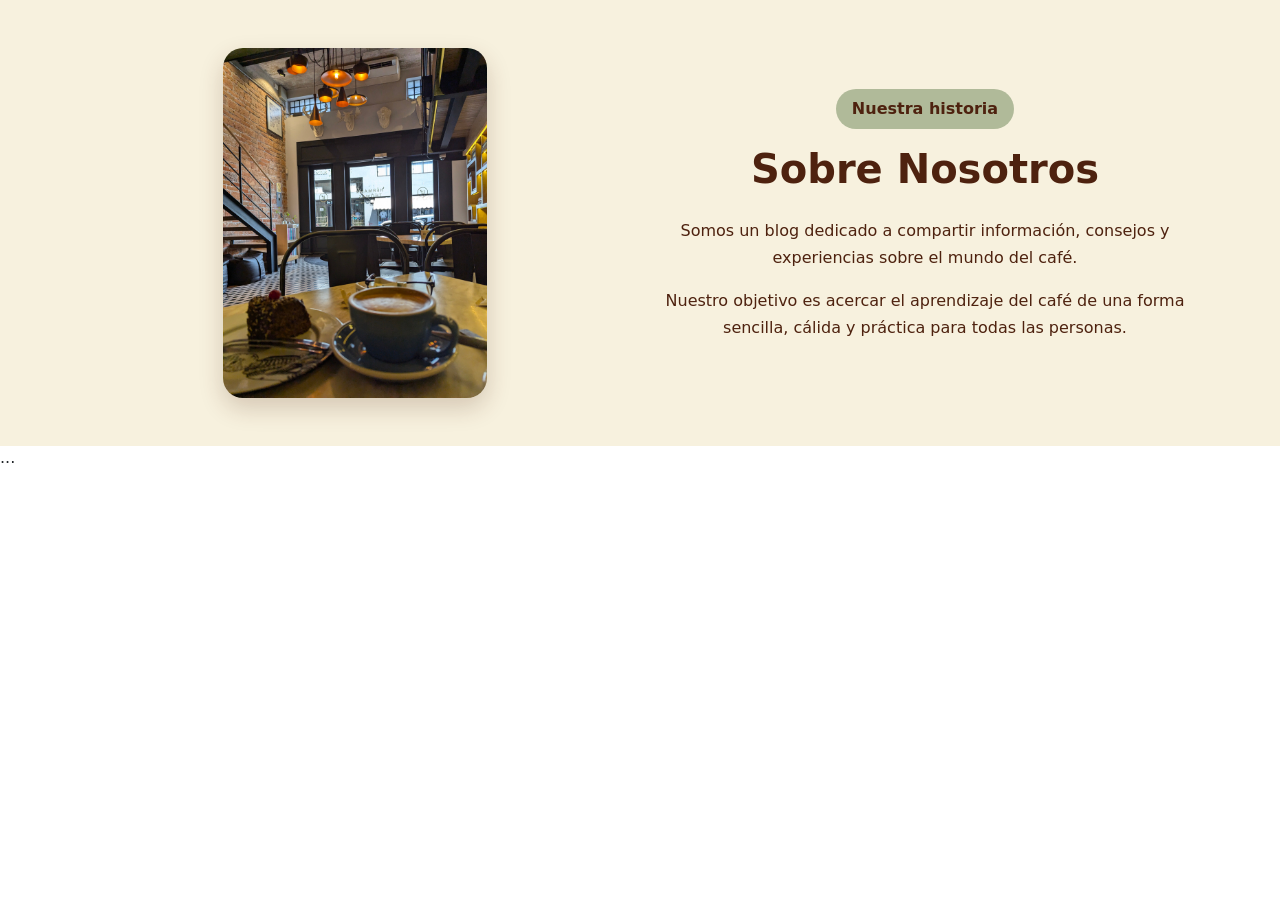
==== about.html @ 132bd9e4 "cambios de estilos en about" ====
<!DOCTYPE html>
<html lang="en">

<head>
  <meta charset="UTF-8">
  <meta name="viewport" content="width=device-width, initial-scale=1.0">
  <title>About</title>
  <!-- Tarea 1: Instalar bootstrap con un enlace CDN (CSS) -->
  <!-- Esto enlaza la hoja de estilos de Bootstrap a nuestra página para usar sus clases -->
  <link href="https://cdn.jsdelivr.net/npm/bootstrap@5.3.2/dist/css/bootstrap.min.css" rel="stylesheet">
  <link href="about.css" rel="stylesheet" type="text/css" />
</head>

<body>
<!-- PERSONA 1: ABOUT PRINCIPAL -->
<!-- PERSONA 1: ABOUT PRINCIPAL -->
<section class="about py-5">
  <div class="container">
    <div class="row align-items-center g-4">

      <div class="col-md-6 text-center">
        <img 
          src="img/cafe.jpg" 
          alt="Taza de café sobre una mesa" 
          class="img-fluid about__imagen"
        >
      </div>

      <div class="col-md-6 text-center about__contenido">
        <span class="about__etiqueta">Nuestra historia</span>

        <h1 class="mt-3 mb-4">Sobre Nosotros</h1>

        <p>
          Somos un blog dedicado a compartir información, consejos y experiencias
          sobre el mundo del café.
        </p>

        <p>
          Nuestro objetivo es acercar el aprendizaje del café de una forma sencilla,
          cálida y práctica para todas las personas.
        </p>
      </div>

    </div>
  </div>
</section>

  <!-- PERSONA 2: MISIÓN, VISIÓN Y VALORES -->
  <section class="valores">
    ...
  </section>





    <!-- Tarea 1: Instalar bootstrap con un enlace CDN (JS) -->
  <!-- Este script es necesario para que funcionen los componentes interactivos como el menú -->
  <script src="https://cdn.jsdelivr.net/npm/bootstrap@5.3.2/dist/js/bootstrap.bundle.min.js"></script>
  <script src="script.js"></script>
</body>
---- about.css ----
:root {
    --crema: #F7F1DE;
    --verde-salvia: #B0BA99;
    --cafe-medio: #9D6638;
    --cafe-oscuro: #4E220F;
    --terracota: #C9824A;
}

.about {
    background-color: var(--crema);
}

.about__imagen {
    max-width: 400px;
    height: 350px;
    object-fit: cover;
    border-radius: 20px;
    box-shadow: 0 10px 25px rgba(78, 34, 15, 0.2);
}

.about__contenido {
    color: var(--cafe-oscuro);
}

.about__etiqueta {
    display: inline-block;
    background-color: var(--verde-salvia);
    color: var(--cafe-oscuro);
    padding: 8px 16px;
    border-radius: 20px;
    font-weight: bold;
}

.about__contenido h1 {
    color: var(--cafe-oscuro);
    font-weight: bold;
}

.about__contenido p {
    line-height: 1.7;
}
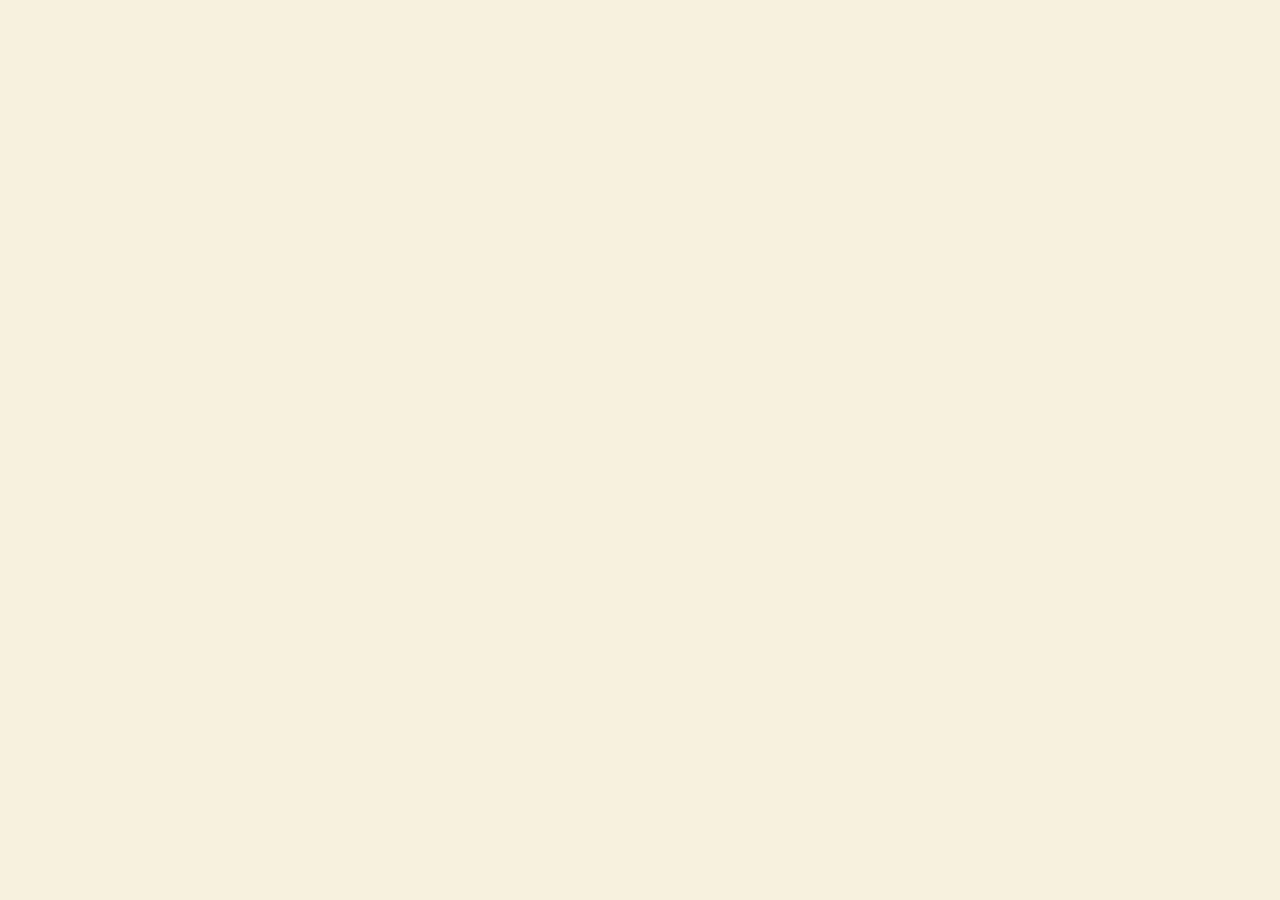
==== commit 1375cd65: "Subo actualización" ====
--- a/about.html
+++ b/about.html
@@ -4,58 +4,21 @@
 <head>
   <meta charset="UTF-8">
   <meta name="viewport" content="width=device-width, initial-scale=1.0">
-  <title>About</title>
-  <!-- Tarea 1: Instalar bootstrap con un enlace CDN (CSS) -->
+  <title>Document</title>
+    <!-- Tarea 1: Instalar bootstrap con un enlace CDN (CSS) -->
   <!-- Esto enlaza la hoja de estilos de Bootstrap a nuestra página para usar sus clases -->
   <link href="https://cdn.jsdelivr.net/npm/bootstrap@5.3.2/dist/css/bootstrap.min.css" rel="stylesheet">
-  <link href="about.css" rel="stylesheet" type="text/css" />
+  <link href="style.css" rel="stylesheet" type="text/css" />
 </head>
 
 <body>
-<!-- PERSONA 1: ABOUT PRINCIPAL -->
-<!-- PERSONA 1: ABOUT PRINCIPAL -->
-<section class="about py-5">
-  <div class="container">
-    <div class="row align-items-center g-4">
 
-      <div class="col-md-6 text-center">
-        <img 
-          src="img/cafe.jpg" 
-          alt="Taza de café sobre una mesa" 
-          class="img-fluid about__imagen"
-        >
-      </div>
-
-      <div class="col-md-6 text-center about__contenido">
-        <span class="about__etiqueta">Nuestra historia</span>
-
-        <h1 class="mt-3 mb-4">Sobre Nosotros</h1>
-
-        <p>
-          Somos un blog dedicado a compartir información, consejos y experiencias
-          sobre el mundo del café.
-        </p>
-
-        <p>
-          Nuestro objetivo es acercar el aprendizaje del café de una forma sencilla,
-          cálida y práctica para todas las personas.
-        </p>
-      </div>
-
-    </div>
-  </div>
-</section>
-
-  <!-- PERSONA 2: MISIÓN, VISIÓN Y VALORES -->
-  <section class="valores">
-    ...
-  </section>
+  
 
 
 
 
-
-    <!-- Tarea 1: Instalar bootstrap con un enlace CDN (JS) -->
+  <!-- Tarea 1: Instalar bootstrap con un enlace CDN (JS) -->
   <!-- Este script es necesario para que funcionen los componentes interactivos como el menú -->
   <script src="https://cdn.jsdelivr.net/npm/bootstrap@5.3.2/dist/js/bootstrap.bundle.min.js"></script>
   <script src="script.js"></script>
--- a/style.css
+++ b/style.css
@@ -0,0 +1,101 @@
+/*
+  AD-14 - Refactorización del Blog
+  Archivo de estilos personalizados.
+
+  Importante:
+  - Bootstrap ya resuelve gran parte del diseño.
+  - Usen este archivo solo para ajustes propios del proyecto.
+  - Mantengan una paleta de máximo 5 colores.
+*/
+@import url('https://fonts.googleapis.com/css2?family=Open+Sans:ital,wght@0,300..800;1,300..800&display=swap');
+@import url('https://fonts.googleapis.com/css2?family=PT+Sans:ital,wght@0,400;0,700;1,400;1,700&display=swap');
+
+:root {
+    /* Paleta Premium "Café" (5 colores) */
+    --bg-main: #F7F1DE;        /* Beige Claro */
+    --bg-surface: #fffaf0;     /* Crema */
+    --text-main: #2c1e16;      /* Espresso (Texto Oscuro) */
+    --accent-primary: #784d3c; /* Marrón Café */
+    --accent-glow: #c68e58;    /* Caramelo */
+
+    --fuenteHeading: 'PT Sans', sans-serif;
+    --fuenteParrafos: 'Open Sans', sans-serif;
+}
+html {
+  height: 100%;
+  width: 100%;
+}
+html, body {
+    height: 100%;
+    width: 100%;
+    font-family: var(--fuenteParrafos);
+    background-color: var(--bg-main);
+    color: var(--text-main);
+    overflow-x: hidden;
+}
+
+h1, h2, h3, h4, h5, h6, .navbar-brand {
+    font-family: var(--fuenteHeading);
+}
+
+/* Custom Scrollbar */
+::-webkit-scrollbar {
+    width: 10px;
+}
+::-webkit-scrollbar-track {
+    background: var(--bg-main);
+}
+::-webkit-scrollbar-thumb {
+    background: var(--accent-glow);
+    border-radius: 5px;
+}
+::-webkit-scrollbar-thumb:hover {
+    background: var(--accent-primary);
+}
+.navbar-custom {
+    background-color: rgba(253, 251, 247, 0.9) !important;
+    backdrop-filter: blur(10px);
+    border-bottom: 1px solid rgba(120, 77, 60, 0.2);
+    box-shadow: 0 4px 15px rgba(44, 30, 22, 0.05);
+}
+.navbar-brand {
+    font-weight: 700;
+    font-size: 2rem;
+    color: var(--text-main) !important;
+    transition: transform 0.3s ease;
+}
+.navbar-brand span {
+    font-weight: 400;
+    color: var(--accent-primary);
+}
+.navbar-brand:hover {
+    transform: scale(1.05);
+}
+.navbar-toggler {
+    filter: invert(1); /* Hack para hacer el icono oscuro en un navbar-dark que ahora es claro */
+}
+.nav-link {
+    font-weight: 600;
+    color: rgba(44, 30, 22, 0.7) !important;
+    transition: color 0.3s ease, transform 0.3s ease;
+    position: relative;
+    font-size: 1.1rem;
+}
+.nav-link:hover, .nav-link.active {
+    color: var(--accent-primary) !important;
+    transform: translateY(-2px);
+}
+.nav-link::after {
+    content: '';
+    position: absolute;
+    width: 0;
+    height: 2px;
+    bottom: 0;
+    left: 0;
+    background-color: var(--accent-primary);
+    transition: width 0.3s ease;
+    border-radius: 2px;
+}
+.nav-link:hover::after, .nav-link.active::after {
+    width: 100%;
+}
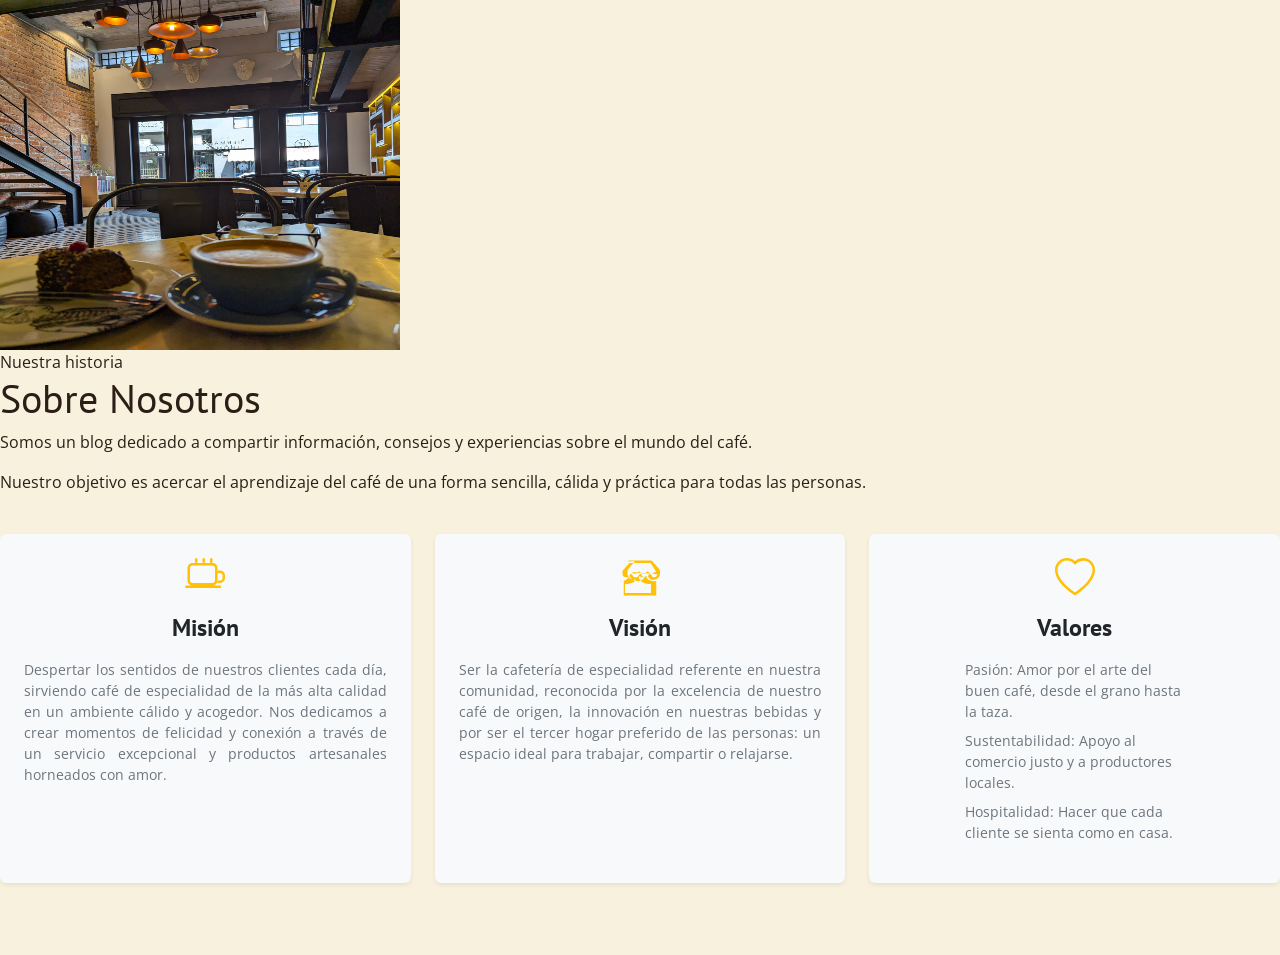
==== commit 2f2b9018: "Se añadio la misión. visión y valores en el about us" ====
--- a/about.html
+++ b/about.html
@@ -4,21 +4,102 @@
 <head>
   <meta charset="UTF-8">
   <meta name="viewport" content="width=device-width, initial-scale=1.0">
-  <title>Document</title>
-    <!-- Tarea 1: Instalar bootstrap con un enlace CDN (CSS) -->
+  <title>About</title>
+  <!-- Tarea 1: Instalar bootstrap con un enlace CDN (CSS) -->
   <!-- Esto enlaza la hoja de estilos de Bootstrap a nuestra página para usar sus clases -->
   <link href="https://cdn.jsdelivr.net/npm/bootstrap@5.3.2/dist/css/bootstrap.min.css" rel="stylesheet">
   <link href="style.css" rel="stylesheet" type="text/css" />
 </head>
 
 <body>
+<!-- PERSONA 1: ABOUT PRINCIPAL -->
+<section class="about">
+  <div class="about__contenedor">
 
-  
+    <div class="about__imagen">
+      <img src="img/cafe.jpg" alt="Taza de café sobre una mesa" width="400" height="350">
+    </div>
 
+    <div class="about__contenido">
+      <span class="about__etiqueta">Nuestra historia</span>
 
+      <h1>Sobre Nosotros</h1>
 
+      <p>
+        Somos un blog dedicado a compartir información, consejos y experiencias
+        sobre el mundo del café.
+      </p>
 
-  <!-- Tarea 1: Instalar bootstrap con un enlace CDN (JS) -->
+      <p>
+        Nuestro objetivo es acercar el aprendizaje del café de una forma sencilla,
+        cálida y práctica para todas las personas.
+      </p>
+    </div>
+
+  </div>
+</section>
+
+  <!-- PERSONA 2: MISIÓN, VISIÓN Y VALORES -->
+<section class="valores mb-5 py-4">
+  <div class="row g-4">
+    
+    <div class="col-md-4">
+      <div class="card h-100 border-0 shadow-sm bg-light">
+        <div class="card-body text-center p-4">
+          <div class="text-warning mb-3">
+            <svg xmlns="http://www.w3.org/2000/svg" width="40" height="40" fill="currentColor" class="bi bi-cup-hot" viewBox="0 0 16 16">
+              <path d="M.5 11a.5.5 0 0 0 0 1h13.5a.5.5 0 0 0 0-1H.5zM11 2H3c-1.105 0-2 .895-2 2v5c0 1.105.895 2 2 2h8c1.105 0 2-.895 2-2V4c0-1.105-.895-2-2-2zm1 7c0 .552-.448 1-1 1H3c-.552 0-1-.448-1-1V4c0-.552.448-1 1-1h8c.552 0 1 .448 1 1v5z"/>
+              <path d="M13 5h1a2 2 0 0 1 2 2v1a2 2 0 0 1-2 2h-1V5zm1 4a1 1 0 0 0 1-1V7a1 1 0 0 0-1-1h-1v3h1zM4.5 0a.5.5 0 0 1 .5.5v1a.5.5 0 0 1-1 0v-1a.5.5 0 0 1 .5-.5zm3 0a.5.5 0 0 1 .5.5v1a.5.5 0 0 1-1 0v-1a.5.5 0 0 1 .5-.5zm3 0a.5.5 0 0 1 .5.5v1a.5.5 0 0 1-1 0v-1a.5.5 0 0 1 .5-.5z"/>
+            </svg>
+          </div>
+          <h3 class="h4 card-title fw-bold text-dark mb-3">Misión</h3>
+          <p class="card-text text-secondary small" style="text-align: justify;">
+            Despertar los sentidos de nuestros clientes cada día, sirviendo café de especialidad de la más alta calidad en un ambiente cálido 
+            y acogedor. Nos dedicamos a crear momentos de felicidad y conexión a través de un servicio excepcional y productos artesanales horneados con amor.
+          </p>
+        </div>
+      </div>
+    </div>
+
+    <div class="col-md-4">
+      <div class="card h-100 border-0 shadow-sm bg-light">
+        <div class="card-body text-center p-4">
+          <div class="text-warning mb-3">
+            <svg xmlns="http://www.w3.org/2000/svg" width="40" height="40" fill="currentColor" class="bi bi-shop" viewBox="0 0 16 16">
+              <path d="M2.97 1.35A1 1 0 0 1 3.73 1h8.54a1 1 0 0 1 .76.35l2.609 3.044A1.5 1.5 0 0 1 16 5.37v.855a2.5 2.5 0 0 1-2.5 2.5h-.033a2.5 2.5 0 0 1-2.316-1.573 2.5 2.5 0 0 1-3.3 0 2.5 2.5 0 0 1-2.317 1.573H5.5A2.5 2.5 0 0 1 3 6.225v-.855a1.5 1.5 0 0 1 .361-.976l2.61-3.045zm1.78 4.275a1.5 1.5 0 0 0 2.5 0 .5.5 0 0 1 .8 0 1.5 1.5 0 0 0 2.5 0 .5.5 0 0 1 .8 0 1.5 1.5 0 0 0 2.5 0 .5.5 0 0 1 .4.225V5.37a.5.5 0 0 0-.12-.325L12.23 2H3.77L1.12 5.045A.5.5 0 0 0 1 5.37v.855a1.5 1.5 0 0 0 1.5 1.5h.033a1.5 1.5 0 0 0 1.39-1.047.5.5 0 0 1 .933 0A1.5 1.5 0 0 0 6.25 7.75h.033a1.5 1.5 0 0 0 1.39-1.046.5.5 0 0 1 .934 0c.23.614.811 1.046 1.483 1.046h.033a1.5 1.5 0 0 0 1.39-1.046.5.5 0 0 1 .934 0A1.5 1.5 0 0 0 13.5 7.75h.033a1.5 1.5 0 0 0 1.39-1.046.5.5 0 0 1 .077-.229zM1.5 9.172V15h13V9.172a3.5 3.5 0 0 1-1 .122h-.033a3.5 3.5 0 0 1-3.245-2.296 3.5 3.5 0 0 1-3.244 2.296h-.033A3.5 3.5 0 0 1 3.75 7a3.5 3.5 0 0 1-3.245 2.296h-.033a3.5 3.5 0 0 1-1-.122zM2 14v-3.748a4.5 4.5 0 0 0 1 .123h.033a4.5 4.5 0 0 0 4.162-2.95 4.5 4.5 0 0 0 4.162 2.95h.033a4.5 4.5 0 0 0 1-.123V14H2z"/>
+            </svg>
+          </div>
+          <h3 class="h4 card-title fw-bold text-dark mb-3">Visión</h3>
+          <p class="card-text text-secondary small" style="text-align: justify;">
+            Ser la cafetería de especialidad referente en nuestra comunidad, reconocida por la excelencia de nuestro café de origen, 
+            la innovación en nuestras bebidas y por ser el tercer hogar preferido de las personas: un espacio ideal para trabajar, compartir o relajarse.
+          </p>
+        </div>
+      </div>
+    </div>
+
+    <div class="col-md-4">
+      <div class="card h-100 border-0 shadow-sm bg-light">
+        <div class="card-body text-center p-4">
+          <div class="text-warning mb-3">
+            <svg xmlns="http://www.w3.org/2000/svg" width="40" height="40" fill="currentColor" class="bi bi-heart" viewBox="0 0 16 16">
+              <path d="m8 2.748-.717-.737C5.6.281 2.514.878 1.4 3.053c-.523 1.023-.641 2.5.314 4.385.92 1.815 2.834 3.989 6.286 6.357 3.452-2.368 5.365-4.542 6.286-6.357.955-1.886.838-3.362.314-4.385C13.486.878 10.4.28 8 2.748zM8 15C-7.333 4.868 3.279-3.04 7.824 1.143c.06.055.119.112.176.171a3.12 3.12 0 0 1 .176-.17C12.72-3.042 23.333 4.867 8 15z"/>
+            </svg>
+          </div>
+          <h3 class="h4 card-title fw-bold text-dark mb-3">Valores</h3>
+          <ul class="list-unstyled text-secondary small text-start mx-auto" style="max-width: 220px;">
+            <li class="mb-2"><span class="text-warning fw-bold"></span> Pasión: Amor por el arte del buen café, desde el grano hasta la taza.</li>
+            <li class="mb-2"><span class="text-warning fw-bold"></span> Sustentabilidad: Apoyo al comercio justo y a productores locales.</li>
+            <li class="mb-2"><span class="text-warning fw-bold"></span> Hospitalidad: Hacer que cada cliente se sienta como en casa.</li>
+          </ul>
+        </div>
+      </div>
+    </div>
+
+  </div>
+</section>
+
+    <!-- Tarea 1: Instalar bootstrap con un enlace CDN (JS) -->
   <!-- Este script es necesario para que funcionen los componentes interactivos como el menú -->
   <script src="https://cdn.jsdelivr.net/npm/bootstrap@5.3.2/dist/js/bootstrap.bundle.min.js"></script>
   <script src="script.js"></script>
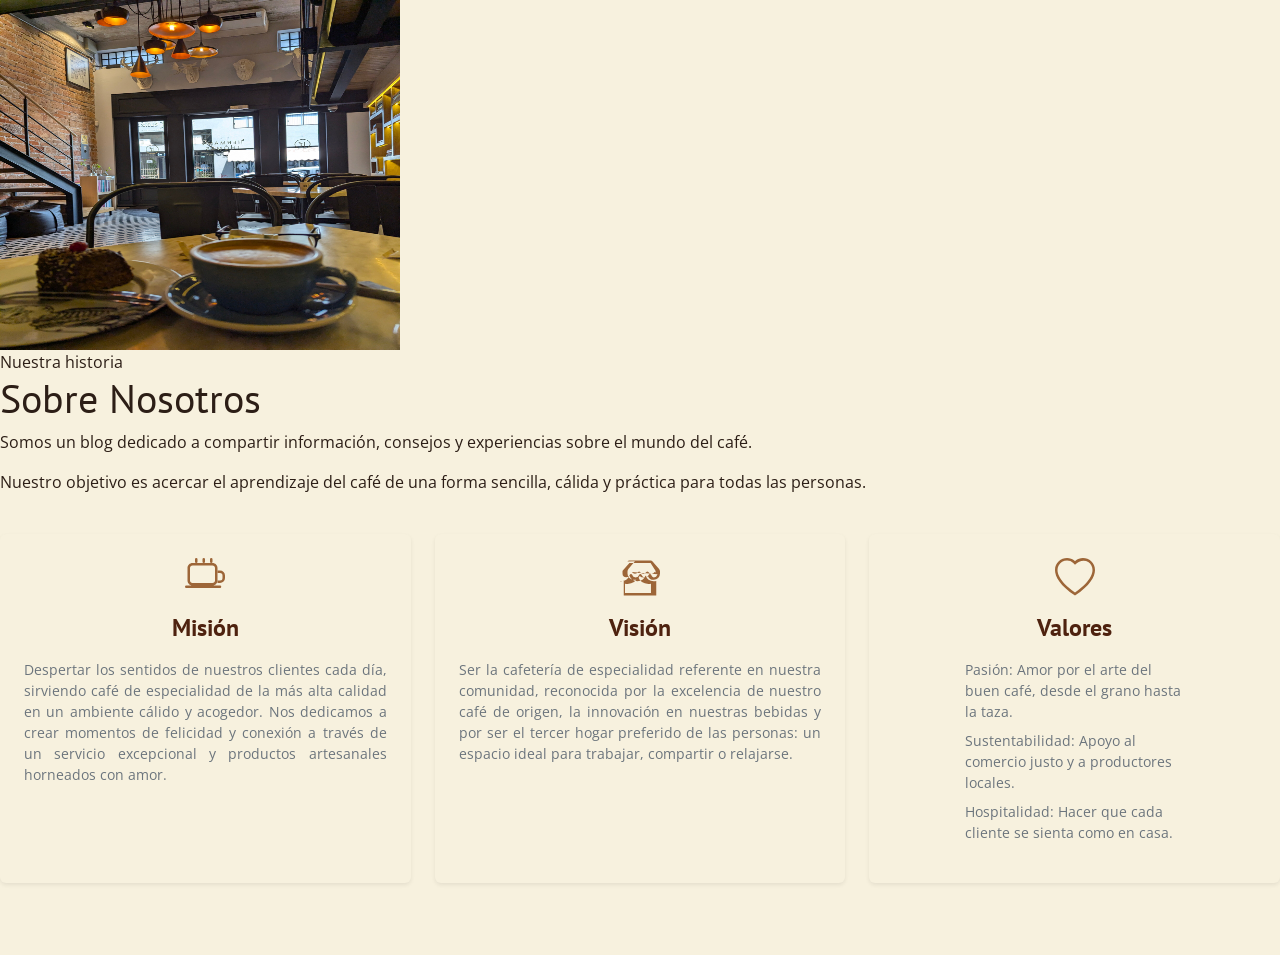
==== commit b09f1282: "Se modifico la paleta de colores de la misión, visión y valores" ====
--- a/about.html
+++ b/about.html
@@ -44,53 +44,51 @@
   <div class="row g-4">
     
     <div class="col-md-4">
-      <div class="card h-100 border-0 shadow-sm bg-light">
+      <div class="card h-100 border-0 shadow-sm" style="background-color: #F7F1DE;">
         <div class="card-body text-center p-4">
-          <div class="text-warning mb-3">
+          <div class="mb-3" style="color: #9D6638;">
             <svg xmlns="http://www.w3.org/2000/svg" width="40" height="40" fill="currentColor" class="bi bi-cup-hot" viewBox="0 0 16 16">
               <path d="M.5 11a.5.5 0 0 0 0 1h13.5a.5.5 0 0 0 0-1H.5zM11 2H3c-1.105 0-2 .895-2 2v5c0 1.105.895 2 2 2h8c1.105 0 2-.895 2-2V4c0-1.105-.895-2-2-2zm1 7c0 .552-.448 1-1 1H3c-.552 0-1-.448-1-1V4c0-.552.448-1 1-1h8c.552 0 1 .448 1 1v5z"/>
               <path d="M13 5h1a2 2 0 0 1 2 2v1a2 2 0 0 1-2 2h-1V5zm1 4a1 1 0 0 0 1-1V7a1 1 0 0 0-1-1h-1v3h1zM4.5 0a.5.5 0 0 1 .5.5v1a.5.5 0 0 1-1 0v-1a.5.5 0 0 1 .5-.5zm3 0a.5.5 0 0 1 .5.5v1a.5.5 0 0 1-1 0v-1a.5.5 0 0 1 .5-.5zm3 0a.5.5 0 0 1 .5.5v1a.5.5 0 0 1-1 0v-1a.5.5 0 0 1 .5-.5z"/>
             </svg>
           </div>
-          <h3 class="h4 card-title fw-bold text-dark mb-3">Misión</h3>
+          <h3 class="h4 card-title fw-bold mb-3" style="color: #4E220F;">Misión</h3>
           <p class="card-text text-secondary small" style="text-align: justify;">
-            Despertar los sentidos de nuestros clientes cada día, sirviendo café de especialidad de la más alta calidad en un ambiente cálido 
-            y acogedor. Nos dedicamos a crear momentos de felicidad y conexión a través de un servicio excepcional y productos artesanales horneados con amor.
+            Despertar los sentidos de nuestros clientes cada día, sirviendo café de especialidad de la más alta calidad en un ambiente cálido y acogedor. Nos dedicamos a crear momentos de felicidad y conexión a través de un servicio excepcional y productos artesanales horneados con amor.
           </p>
         </div>
       </div>
     </div>
 
     <div class="col-md-4">
-      <div class="card h-100 border-0 shadow-sm bg-light">
+      <div class="card h-100 border-0 shadow-sm" style="background-color: #F7F1DE;">
         <div class="card-body text-center p-4">
-          <div class="text-warning mb-3">
+          <div class="mb-3" style="color: #9D6638;">
             <svg xmlns="http://www.w3.org/2000/svg" width="40" height="40" fill="currentColor" class="bi bi-shop" viewBox="0 0 16 16">
               <path d="M2.97 1.35A1 1 0 0 1 3.73 1h8.54a1 1 0 0 1 .76.35l2.609 3.044A1.5 1.5 0 0 1 16 5.37v.855a2.5 2.5 0 0 1-2.5 2.5h-.033a2.5 2.5 0 0 1-2.316-1.573 2.5 2.5 0 0 1-3.3 0 2.5 2.5 0 0 1-2.317 1.573H5.5A2.5 2.5 0 0 1 3 6.225v-.855a1.5 1.5 0 0 1 .361-.976l2.61-3.045zm1.78 4.275a1.5 1.5 0 0 0 2.5 0 .5.5 0 0 1 .8 0 1.5 1.5 0 0 0 2.5 0 .5.5 0 0 1 .8 0 1.5 1.5 0 0 0 2.5 0 .5.5 0 0 1 .4.225V5.37a.5.5 0 0 0-.12-.325L12.23 2H3.77L1.12 5.045A.5.5 0 0 0 1 5.37v.855a1.5 1.5 0 0 0 1.5 1.5h.033a1.5 1.5 0 0 0 1.39-1.047.5.5 0 0 1 .933 0A1.5 1.5 0 0 0 6.25 7.75h.033a1.5 1.5 0 0 0 1.39-1.046.5.5 0 0 1 .934 0c.23.614.811 1.046 1.483 1.046h.033a1.5 1.5 0 0 0 1.39-1.046.5.5 0 0 1 .934 0A1.5 1.5 0 0 0 13.5 7.75h.033a1.5 1.5 0 0 0 1.39-1.046.5.5 0 0 1 .077-.229zM1.5 9.172V15h13V9.172a3.5 3.5 0 0 1-1 .122h-.033a3.5 3.5 0 0 1-3.245-2.296 3.5 3.5 0 0 1-3.244 2.296h-.033A3.5 3.5 0 0 1 3.75 7a3.5 3.5 0 0 1-3.245 2.296h-.033a3.5 3.5 0 0 1-1-.122zM2 14v-3.748a4.5 4.5 0 0 0 1 .123h.033a4.5 4.5 0 0 0 4.162-2.95 4.5 4.5 0 0 0 4.162 2.95h.033a4.5 4.5 0 0 0 1-.123V14H2z"/>
             </svg>
           </div>
-          <h3 class="h4 card-title fw-bold text-dark mb-3">Visión</h3>
+          <h3 class="h4 card-title fw-bold mb-3" style="color: #4E220F;">Visión</h3>
           <p class="card-text text-secondary small" style="text-align: justify;">
-            Ser la cafetería de especialidad referente en nuestra comunidad, reconocida por la excelencia de nuestro café de origen, 
-            la innovación en nuestras bebidas y por ser el tercer hogar preferido de las personas: un espacio ideal para trabajar, compartir o relajarse.
+            Ser la cafetería de especialidad referente en nuestra comunidad, reconocida por la excelencia de nuestro café de origen, la innovación en nuestras bebidas y por ser el tercer hogar preferido de las personas: un espacio ideal para trabajar, compartir o relajarse.
           </p>
         </div>
       </div>
     </div>
 
     <div class="col-md-4">
-      <div class="card h-100 border-0 shadow-sm bg-light">
+      <div class="card h-100 border-0 shadow-sm" style="background-color: #F7F1DE;">
         <div class="card-body text-center p-4">
-          <div class="text-warning mb-3">
+          <div class="mb-3" style="color: #9D6638;">
             <svg xmlns="http://www.w3.org/2000/svg" width="40" height="40" fill="currentColor" class="bi bi-heart" viewBox="0 0 16 16">
               <path d="m8 2.748-.717-.737C5.6.281 2.514.878 1.4 3.053c-.523 1.023-.641 2.5.314 4.385.92 1.815 2.834 3.989 6.286 6.357 3.452-2.368 5.365-4.542 6.286-6.357.955-1.886.838-3.362.314-4.385C13.486.878 10.4.28 8 2.748zM8 15C-7.333 4.868 3.279-3.04 7.824 1.143c.06.055.119.112.176.171a3.12 3.12 0 0 1 .176-.17C12.72-3.042 23.333 4.867 8 15z"/>
             </svg>
           </div>
-          <h3 class="h4 card-title fw-bold text-dark mb-3">Valores</h3>
+          <h3 class="h4 card-title fw-bold mb-3" style="color: #4E220F;">Valores</h3>
           <ul class="list-unstyled text-secondary small text-start mx-auto" style="max-width: 220px;">
-            <li class="mb-2"><span class="text-warning fw-bold"></span> Pasión: Amor por el arte del buen café, desde el grano hasta la taza.</li>
-            <li class="mb-2"><span class="text-warning fw-bold"></span> Sustentabilidad: Apoyo al comercio justo y a productores locales.</li>
-            <li class="mb-2"><span class="text-warning fw-bold"></span> Hospitalidad: Hacer que cada cliente se sienta como en casa.</li>
+            <li class="mb-2"><span class="fw-bold" style="color: #B0BA99;"></span> Pasión: Amor por el arte del buen café, desde el grano hasta la taza.</li>
+            <li class="mb-2"><span class="fw-bold" style="color: #B0BA99;"></span> Sustentabilidad: Apoyo al comercio justo y a productores locales.</li>
+            <li class="mb-2"><span class="fw-bold" style="color: #B0BA99;"></span> Hospitalidad: Hacer que cada cliente se sienta como en casa.</li>
           </ul>
         </div>
       </div>
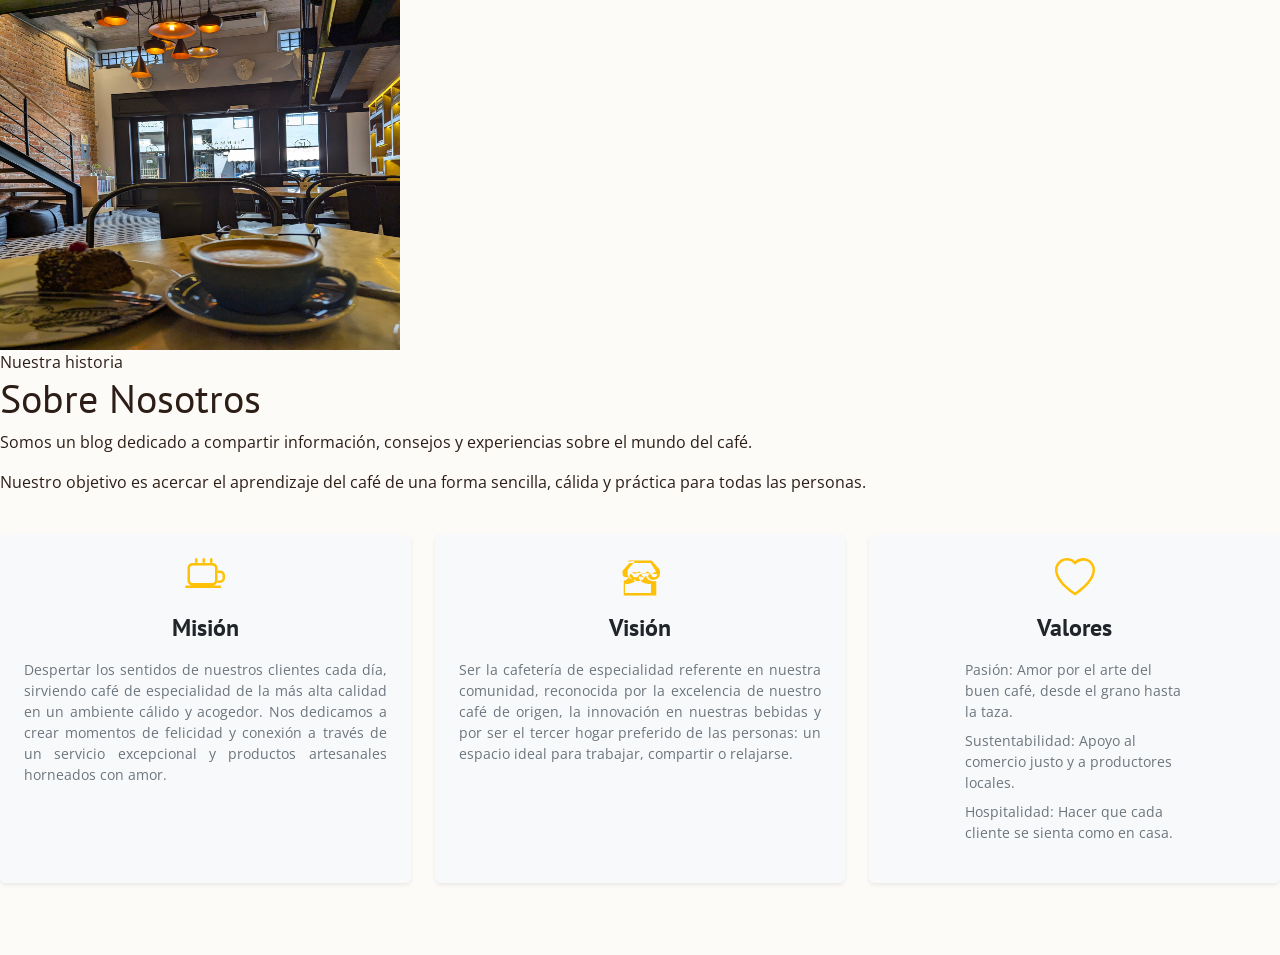
==== commit a9d7d088: "feat: integrar carpeta de imagenes y cambios de about/contact de compañeros" ====
--- a/about.html
+++ b/about.html
@@ -44,51 +44,53 @@
   <div class="row g-4">
     
     <div class="col-md-4">
-      <div class="card h-100 border-0 shadow-sm" style="background-color: #F7F1DE;">
+      <div class="card h-100 border-0 shadow-sm bg-light">
         <div class="card-body text-center p-4">
-          <div class="mb-3" style="color: #9D6638;">
+          <div class="text-warning mb-3">
             <svg xmlns="http://www.w3.org/2000/svg" width="40" height="40" fill="currentColor" class="bi bi-cup-hot" viewBox="0 0 16 16">
               <path d="M.5 11a.5.5 0 0 0 0 1h13.5a.5.5 0 0 0 0-1H.5zM11 2H3c-1.105 0-2 .895-2 2v5c0 1.105.895 2 2 2h8c1.105 0 2-.895 2-2V4c0-1.105-.895-2-2-2zm1 7c0 .552-.448 1-1 1H3c-.552 0-1-.448-1-1V4c0-.552.448-1 1-1h8c.552 0 1 .448 1 1v5z"/>
               <path d="M13 5h1a2 2 0 0 1 2 2v1a2 2 0 0 1-2 2h-1V5zm1 4a1 1 0 0 0 1-1V7a1 1 0 0 0-1-1h-1v3h1zM4.5 0a.5.5 0 0 1 .5.5v1a.5.5 0 0 1-1 0v-1a.5.5 0 0 1 .5-.5zm3 0a.5.5 0 0 1 .5.5v1a.5.5 0 0 1-1 0v-1a.5.5 0 0 1 .5-.5zm3 0a.5.5 0 0 1 .5.5v1a.5.5 0 0 1-1 0v-1a.5.5 0 0 1 .5-.5z"/>
             </svg>
           </div>
-          <h3 class="h4 card-title fw-bold mb-3" style="color: #4E220F;">Misión</h3>
+          <h3 class="h4 card-title fw-bold text-dark mb-3">Misión</h3>
           <p class="card-text text-secondary small" style="text-align: justify;">
-            Despertar los sentidos de nuestros clientes cada día, sirviendo café de especialidad de la más alta calidad en un ambiente cálido y acogedor. Nos dedicamos a crear momentos de felicidad y conexión a través de un servicio excepcional y productos artesanales horneados con amor.
+            Despertar los sentidos de nuestros clientes cada día, sirviendo café de especialidad de la más alta calidad en un ambiente cálido 
+            y acogedor. Nos dedicamos a crear momentos de felicidad y conexión a través de un servicio excepcional y productos artesanales horneados con amor.
           </p>
         </div>
       </div>
     </div>
 
     <div class="col-md-4">
-      <div class="card h-100 border-0 shadow-sm" style="background-color: #F7F1DE;">
+      <div class="card h-100 border-0 shadow-sm bg-light">
         <div class="card-body text-center p-4">
-          <div class="mb-3" style="color: #9D6638;">
+          <div class="text-warning mb-3">
             <svg xmlns="http://www.w3.org/2000/svg" width="40" height="40" fill="currentColor" class="bi bi-shop" viewBox="0 0 16 16">
               <path d="M2.97 1.35A1 1 0 0 1 3.73 1h8.54a1 1 0 0 1 .76.35l2.609 3.044A1.5 1.5 0 0 1 16 5.37v.855a2.5 2.5 0 0 1-2.5 2.5h-.033a2.5 2.5 0 0 1-2.316-1.573 2.5 2.5 0 0 1-3.3 0 2.5 2.5 0 0 1-2.317 1.573H5.5A2.5 2.5 0 0 1 3 6.225v-.855a1.5 1.5 0 0 1 .361-.976l2.61-3.045zm1.78 4.275a1.5 1.5 0 0 0 2.5 0 .5.5 0 0 1 .8 0 1.5 1.5 0 0 0 2.5 0 .5.5 0 0 1 .8 0 1.5 1.5 0 0 0 2.5 0 .5.5 0 0 1 .4.225V5.37a.5.5 0 0 0-.12-.325L12.23 2H3.77L1.12 5.045A.5.5 0 0 0 1 5.37v.855a1.5 1.5 0 0 0 1.5 1.5h.033a1.5 1.5 0 0 0 1.39-1.047.5.5 0 0 1 .933 0A1.5 1.5 0 0 0 6.25 7.75h.033a1.5 1.5 0 0 0 1.39-1.046.5.5 0 0 1 .934 0c.23.614.811 1.046 1.483 1.046h.033a1.5 1.5 0 0 0 1.39-1.046.5.5 0 0 1 .934 0A1.5 1.5 0 0 0 13.5 7.75h.033a1.5 1.5 0 0 0 1.39-1.046.5.5 0 0 1 .077-.229zM1.5 9.172V15h13V9.172a3.5 3.5 0 0 1-1 .122h-.033a3.5 3.5 0 0 1-3.245-2.296 3.5 3.5 0 0 1-3.244 2.296h-.033A3.5 3.5 0 0 1 3.75 7a3.5 3.5 0 0 1-3.245 2.296h-.033a3.5 3.5 0 0 1-1-.122zM2 14v-3.748a4.5 4.5 0 0 0 1 .123h.033a4.5 4.5 0 0 0 4.162-2.95 4.5 4.5 0 0 0 4.162 2.95h.033a4.5 4.5 0 0 0 1-.123V14H2z"/>
             </svg>
           </div>
-          <h3 class="h4 card-title fw-bold mb-3" style="color: #4E220F;">Visión</h3>
+          <h3 class="h4 card-title fw-bold text-dark mb-3">Visión</h3>
           <p class="card-text text-secondary small" style="text-align: justify;">
-            Ser la cafetería de especialidad referente en nuestra comunidad, reconocida por la excelencia de nuestro café de origen, la innovación en nuestras bebidas y por ser el tercer hogar preferido de las personas: un espacio ideal para trabajar, compartir o relajarse.
+            Ser la cafetería de especialidad referente en nuestra comunidad, reconocida por la excelencia de nuestro café de origen, 
+            la innovación en nuestras bebidas y por ser el tercer hogar preferido de las personas: un espacio ideal para trabajar, compartir o relajarse.
           </p>
         </div>
       </div>
     </div>
 
     <div class="col-md-4">
-      <div class="card h-100 border-0 shadow-sm" style="background-color: #F7F1DE;">
+      <div class="card h-100 border-0 shadow-sm bg-light">
         <div class="card-body text-center p-4">
-          <div class="mb-3" style="color: #9D6638;">
+          <div class="text-warning mb-3">
             <svg xmlns="http://www.w3.org/2000/svg" width="40" height="40" fill="currentColor" class="bi bi-heart" viewBox="0 0 16 16">
               <path d="m8 2.748-.717-.737C5.6.281 2.514.878 1.4 3.053c-.523 1.023-.641 2.5.314 4.385.92 1.815 2.834 3.989 6.286 6.357 3.452-2.368 5.365-4.542 6.286-6.357.955-1.886.838-3.362.314-4.385C13.486.878 10.4.28 8 2.748zM8 15C-7.333 4.868 3.279-3.04 7.824 1.143c.06.055.119.112.176.171a3.12 3.12 0 0 1 .176-.17C12.72-3.042 23.333 4.867 8 15z"/>
             </svg>
           </div>
-          <h3 class="h4 card-title fw-bold mb-3" style="color: #4E220F;">Valores</h3>
+          <h3 class="h4 card-title fw-bold text-dark mb-3">Valores</h3>
           <ul class="list-unstyled text-secondary small text-start mx-auto" style="max-width: 220px;">
-            <li class="mb-2"><span class="fw-bold" style="color: #B0BA99;"></span> Pasión: Amor por el arte del buen café, desde el grano hasta la taza.</li>
-            <li class="mb-2"><span class="fw-bold" style="color: #B0BA99;"></span> Sustentabilidad: Apoyo al comercio justo y a productores locales.</li>
-            <li class="mb-2"><span class="fw-bold" style="color: #B0BA99;"></span> Hospitalidad: Hacer que cada cliente se sienta como en casa.</li>
+            <li class="mb-2"><span class="text-warning fw-bold"></span> Pasión: Amor por el arte del buen café, desde el grano hasta la taza.</li>
+            <li class="mb-2"><span class="text-warning fw-bold"></span> Sustentabilidad: Apoyo al comercio justo y a productores locales.</li>
+            <li class="mb-2"><span class="text-warning fw-bold"></span> Hospitalidad: Hacer que cada cliente se sienta como en casa.</li>
           </ul>
         </div>
       </div>
--- a/style.css
+++ b/style.css
@@ -1,18 +1,11 @@
-/*
-  AD-14 - Refactorización del Blog
-  Archivo de estilos personalizados.
-
-  Importante:
-  - Bootstrap ya resuelve gran parte del diseño.
-  - Usen este archivo solo para ajustes propios del proyecto.
-  - Mantengan una paleta de máximo 5 colores.
-*/
+/* Tareas 2 y 3: Usar 5 colores o menos para tu sitio web */
+/* Estilos personalizados para complementar la paleta de 5 colores de Bootstrap */
 @import url('https://fonts.googleapis.com/css2?family=Open+Sans:ital,wght@0,300..800;1,300..800&display=swap');
 @import url('https://fonts.googleapis.com/css2?family=PT+Sans:ital,wght@0,400;0,700;1,400;1,700&display=swap');
 
 :root {
     /* Paleta Premium "Café" (5 colores) */
-    --bg-main: #F7F1DE;        /* Beige Claro */
+    --bg-main: #fdfbf7;        /* Beige Claro */
     --bg-surface: #fffaf0;     /* Crema */
     --text-main: #2c1e16;      /* Espresso (Texto Oscuro) */
     --accent-primary: #784d3c; /* Marrón Café */
@@ -21,10 +14,7 @@
     --fuenteHeading: 'PT Sans', sans-serif;
     --fuenteParrafos: 'Open Sans', sans-serif;
 }
-html {
-  height: 100%;
-  width: 100%;
-}
+
 html, body {
     height: 100%;
     width: 100%;
@@ -52,6 +42,8 @@
 ::-webkit-scrollbar-thumb:hover {
     background: var(--accent-primary);
 }
+
+/* Premium Navbar (Modo Claro) */
 .navbar-custom {
     background-color: rgba(253, 251, 247, 0.9) !important;
     backdrop-filter: blur(10px);
@@ -99,3 +91,118 @@
 .nav-link:hover::after, .nav-link.active::after {
     width: 100%;
 }
+
+/* Premium Cards (Glassmorphism Modo Claro) */
+.glass-card {
+    background: rgba(255, 250, 240, 0.8);
+    backdrop-filter: blur(12px);
+    border: 1px solid rgba(120, 77, 60, 0.1);
+    border-radius: 16px;
+    box-shadow: 0 10px 30px -10px rgba(44, 30, 22, 0.15);
+    transition: transform 0.4s cubic-bezier(0.175, 0.885, 0.32, 1.275), box-shadow 0.4s ease;
+}
+.glass-card:hover {
+    transform: translateY(-5px);
+    box-shadow: 0 20px 40px -15px rgba(120, 77, 60, 0.25);
+    border: 1px solid rgba(198, 142, 88, 0.4);
+}
+
+/* Side Columns */
+.side-panel {
+    background: var(--bg-surface);
+    border-radius: 12px;
+    border: 1px solid rgba(120, 77, 60, 0.1);
+    box-shadow: 0 5px 15px rgba(44, 30, 22, 0.05);
+    min-height: 250px;
+}
+
+/* Buttons */
+.btn-custom {
+    background: linear-gradient(135deg, var(--accent-primary), var(--accent-glow));
+    color: white;
+    font-weight: 700;
+    font-family: var(--fuenteHeading);
+    border: none;
+    border-radius: 8px;
+    padding: 10px 24px;
+    transition: all 0.3s ease;
+    box-shadow: 0 4px 15px rgba(120, 77, 60, 0.3);
+}
+.btn-custom:hover {
+    transform: translateY(-2px) scale(1.02);
+    box-shadow: 0 8px 25px rgba(120, 77, 60, 0.5);
+    color: white;
+}
+.btn-outline-custom {
+    background: transparent;
+    border: 2px solid var(--accent-primary);
+    color: var(--accent-primary);
+    font-weight: 700;
+    font-family: var(--fuenteHeading);
+    border-radius: 8px;
+    transition: all 0.3s ease;
+}
+.btn-outline-custom:hover {
+    background: var(--accent-primary);
+    color: white;
+    box-shadow: 0 4px 15px rgba(120, 77, 60, 0.3);
+}
+
+/* Forms */
+.form-control {
+    background-color: rgba(255, 255, 255, 0.8);
+    border: 1px solid rgba(120, 77, 60, 0.2);
+    color: var(--text-main);
+    border-radius: 8px;
+    padding: 12px;
+}
+.form-control:focus {
+    background-color: rgba(255, 255, 255, 1);
+    color: var(--text-main);
+    border-color: var(--accent-primary);
+    box-shadow: 0 0 0 0.25rem rgba(120, 77, 60, 0.25);
+}
+.form-control::placeholder {
+    color: rgba(44, 30, 22, 0.4);
+}
+
+/* Footer */
+.footer-custom {
+    background-color: var(--text-main);
+    color: var(--bg-main);
+    border-top: 5px solid var(--accent-primary);
+}
+.footer-custom .custom-link {
+    color: var(--accent-glow);
+}
+.footer-custom .custom-link:hover {
+    color: var(--bg-main);
+}
+
+/* Links */
+a.custom-link {
+    color: var(--accent-primary);
+    text-decoration: none;
+    font-weight: 600;
+    transition: color 0.3s ease;
+}
+a.custom-link:hover {
+    color: var(--accent-glow);
+}
+
+/* Animations */
+@keyframes fadeInUp {
+    from { opacity: 0; transform: translateY(20px); }
+    to { opacity: 1; transform: translateY(0); }
+}
+.animate-fade-in {
+    animation: fadeInUp 0.8s cubic-bezier(0.16, 1, 0.3, 1) forwards;
+}
+
+/* Estilos de imagenes blog */
+.entrada__imagen img {
+    width: 100%;
+    border-radius: 10px;
+    margin-bottom: 15px;
+    box-shadow: 0 4px 10px rgba(0,0,0,0.1);
+}
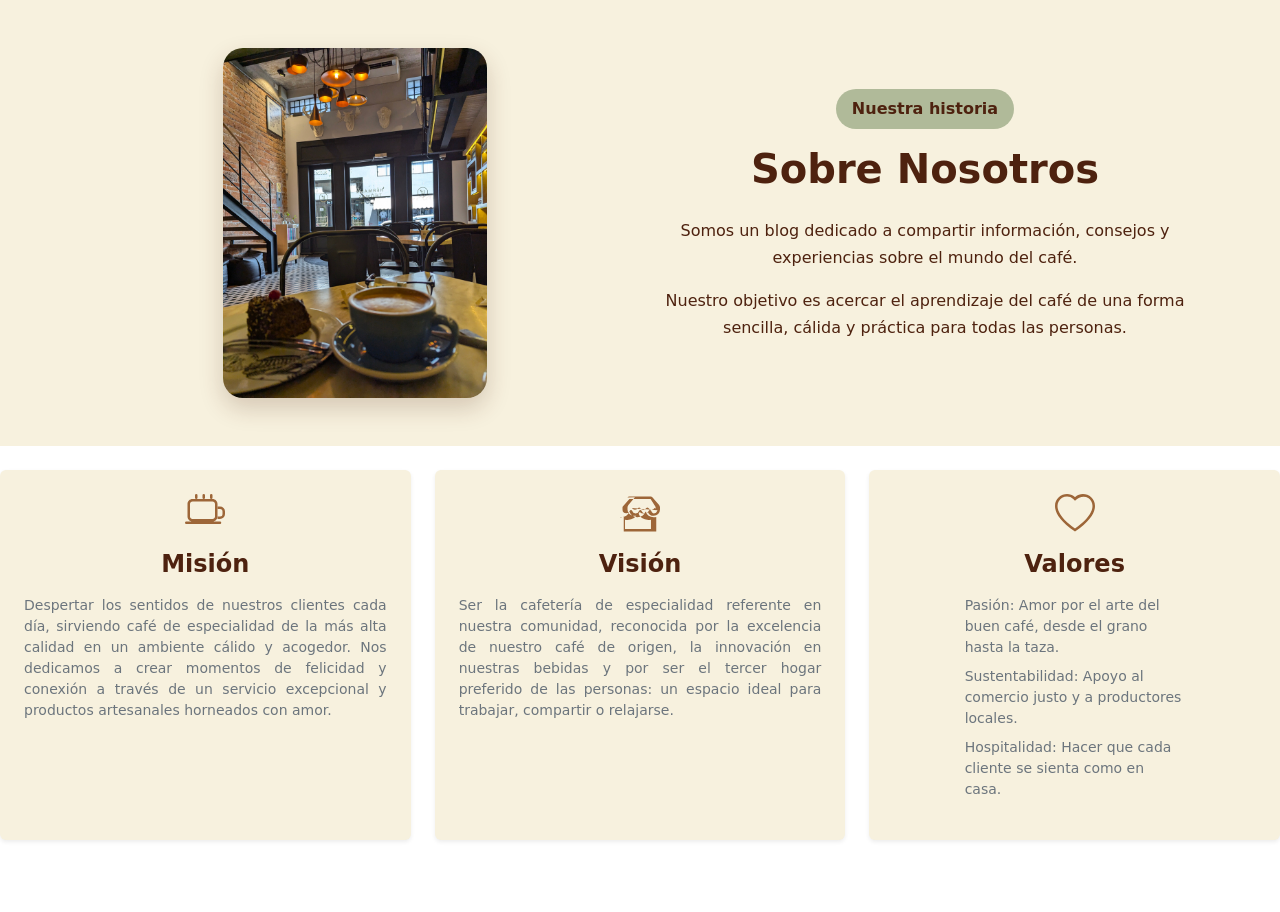
==== commit 8e343752: "Merge branch 'Milett' of https://github.com/Daniel-Mon-Fig/Refactorizacion-del-blog into Evelin" ====
--- a/about.html
+++ b/about.html
@@ -8,34 +8,41 @@
   <!-- Tarea 1: Instalar bootstrap con un enlace CDN (CSS) -->
   <!-- Esto enlaza la hoja de estilos de Bootstrap a nuestra página para usar sus clases -->
   <link href="https://cdn.jsdelivr.net/npm/bootstrap@5.3.2/dist/css/bootstrap.min.css" rel="stylesheet">
-  <link href="style.css" rel="stylesheet" type="text/css" />
+  <link href="about.css" rel="stylesheet" type="text/css" />
 </head>
 
 <body>
 <!-- PERSONA 1: ABOUT PRINCIPAL -->
-<section class="about">
-  <div class="about__contenedor">
+<!-- PERSONA 1: ABOUT PRINCIPAL -->
+<section class="about py-5">
+  <div class="container">
+    <div class="row align-items-center g-4">
 
-    <div class="about__imagen">
-      <img src="img/cafe.jpg" alt="Taza de café sobre una mesa" width="400" height="350">
+      <div class="col-md-6 text-center">
+        <img 
+          src="img/cafe.jpg" 
+          alt="Taza de café sobre una mesa" 
+          class="img-fluid about__imagen"
+        >
+      </div>
+
+      <div class="col-md-6 text-center about__contenido">
+        <span class="about__etiqueta">Nuestra historia</span>
+
+        <h1 class="mt-3 mb-4">Sobre Nosotros</h1>
+
+        <p>
+          Somos un blog dedicado a compartir información, consejos y experiencias
+          sobre el mundo del café.
+        </p>
+
+        <p>
+          Nuestro objetivo es acercar el aprendizaje del café de una forma sencilla,
+          cálida y práctica para todas las personas.
+        </p>
+      </div>
+
     </div>
-
-    <div class="about__contenido">
-      <span class="about__etiqueta">Nuestra historia</span>
-
-      <h1>Sobre Nosotros</h1>
-
-      <p>
-        Somos un blog dedicado a compartir información, consejos y experiencias
-        sobre el mundo del café.
-      </p>
-
-      <p>
-        Nuestro objetivo es acercar el aprendizaje del café de una forma sencilla,
-        cálida y práctica para todas las personas.
-      </p>
-    </div>
-
   </div>
 </section>
 
@@ -44,53 +51,51 @@
   <div class="row g-4">
     
     <div class="col-md-4">
-      <div class="card h-100 border-0 shadow-sm bg-light">
+      <div class="card h-100 border-0 shadow-sm" style="background-color: #F7F1DE;">
         <div class="card-body text-center p-4">
-          <div class="text-warning mb-3">
+          <div class="mb-3" style="color: #9D6638;">
             <svg xmlns="http://www.w3.org/2000/svg" width="40" height="40" fill="currentColor" class="bi bi-cup-hot" viewBox="0 0 16 16">
               <path d="M.5 11a.5.5 0 0 0 0 1h13.5a.5.5 0 0 0 0-1H.5zM11 2H3c-1.105 0-2 .895-2 2v5c0 1.105.895 2 2 2h8c1.105 0 2-.895 2-2V4c0-1.105-.895-2-2-2zm1 7c0 .552-.448 1-1 1H3c-.552 0-1-.448-1-1V4c0-.552.448-1 1-1h8c.552 0 1 .448 1 1v5z"/>
               <path d="M13 5h1a2 2 0 0 1 2 2v1a2 2 0 0 1-2 2h-1V5zm1 4a1 1 0 0 0 1-1V7a1 1 0 0 0-1-1h-1v3h1zM4.5 0a.5.5 0 0 1 .5.5v1a.5.5 0 0 1-1 0v-1a.5.5 0 0 1 .5-.5zm3 0a.5.5 0 0 1 .5.5v1a.5.5 0 0 1-1 0v-1a.5.5 0 0 1 .5-.5zm3 0a.5.5 0 0 1 .5.5v1a.5.5 0 0 1-1 0v-1a.5.5 0 0 1 .5-.5z"/>
             </svg>
           </div>
-          <h3 class="h4 card-title fw-bold text-dark mb-3">Misión</h3>
+          <h3 class="h4 card-title fw-bold mb-3" style="color: #4E220F;">Misión</h3>
           <p class="card-text text-secondary small" style="text-align: justify;">
-            Despertar los sentidos de nuestros clientes cada día, sirviendo café de especialidad de la más alta calidad en un ambiente cálido 
-            y acogedor. Nos dedicamos a crear momentos de felicidad y conexión a través de un servicio excepcional y productos artesanales horneados con amor.
+            Despertar los sentidos de nuestros clientes cada día, sirviendo café de especialidad de la más alta calidad en un ambiente cálido y acogedor. Nos dedicamos a crear momentos de felicidad y conexión a través de un servicio excepcional y productos artesanales horneados con amor.
           </p>
         </div>
       </div>
     </div>
 
     <div class="col-md-4">
-      <div class="card h-100 border-0 shadow-sm bg-light">
+      <div class="card h-100 border-0 shadow-sm" style="background-color: #F7F1DE;">
         <div class="card-body text-center p-4">
-          <div class="text-warning mb-3">
+          <div class="mb-3" style="color: #9D6638;">
             <svg xmlns="http://www.w3.org/2000/svg" width="40" height="40" fill="currentColor" class="bi bi-shop" viewBox="0 0 16 16">
               <path d="M2.97 1.35A1 1 0 0 1 3.73 1h8.54a1 1 0 0 1 .76.35l2.609 3.044A1.5 1.5 0 0 1 16 5.37v.855a2.5 2.5 0 0 1-2.5 2.5h-.033a2.5 2.5 0 0 1-2.316-1.573 2.5 2.5 0 0 1-3.3 0 2.5 2.5 0 0 1-2.317 1.573H5.5A2.5 2.5 0 0 1 3 6.225v-.855a1.5 1.5 0 0 1 .361-.976l2.61-3.045zm1.78 4.275a1.5 1.5 0 0 0 2.5 0 .5.5 0 0 1 .8 0 1.5 1.5 0 0 0 2.5 0 .5.5 0 0 1 .8 0 1.5 1.5 0 0 0 2.5 0 .5.5 0 0 1 .4.225V5.37a.5.5 0 0 0-.12-.325L12.23 2H3.77L1.12 5.045A.5.5 0 0 0 1 5.37v.855a1.5 1.5 0 0 0 1.5 1.5h.033a1.5 1.5 0 0 0 1.39-1.047.5.5 0 0 1 .933 0A1.5 1.5 0 0 0 6.25 7.75h.033a1.5 1.5 0 0 0 1.39-1.046.5.5 0 0 1 .934 0c.23.614.811 1.046 1.483 1.046h.033a1.5 1.5 0 0 0 1.39-1.046.5.5 0 0 1 .934 0A1.5 1.5 0 0 0 13.5 7.75h.033a1.5 1.5 0 0 0 1.39-1.046.5.5 0 0 1 .077-.229zM1.5 9.172V15h13V9.172a3.5 3.5 0 0 1-1 .122h-.033a3.5 3.5 0 0 1-3.245-2.296 3.5 3.5 0 0 1-3.244 2.296h-.033A3.5 3.5 0 0 1 3.75 7a3.5 3.5 0 0 1-3.245 2.296h-.033a3.5 3.5 0 0 1-1-.122zM2 14v-3.748a4.5 4.5 0 0 0 1 .123h.033a4.5 4.5 0 0 0 4.162-2.95 4.5 4.5 0 0 0 4.162 2.95h.033a4.5 4.5 0 0 0 1-.123V14H2z"/>
             </svg>
           </div>
-          <h3 class="h4 card-title fw-bold text-dark mb-3">Visión</h3>
+          <h3 class="h4 card-title fw-bold mb-3" style="color: #4E220F;">Visión</h3>
           <p class="card-text text-secondary small" style="text-align: justify;">
-            Ser la cafetería de especialidad referente en nuestra comunidad, reconocida por la excelencia de nuestro café de origen, 
-            la innovación en nuestras bebidas y por ser el tercer hogar preferido de las personas: un espacio ideal para trabajar, compartir o relajarse.
+            Ser la cafetería de especialidad referente en nuestra comunidad, reconocida por la excelencia de nuestro café de origen, la innovación en nuestras bebidas y por ser el tercer hogar preferido de las personas: un espacio ideal para trabajar, compartir o relajarse.
           </p>
         </div>
       </div>
     </div>
 
     <div class="col-md-4">
-      <div class="card h-100 border-0 shadow-sm bg-light">
+      <div class="card h-100 border-0 shadow-sm" style="background-color: #F7F1DE;">
         <div class="card-body text-center p-4">
-          <div class="text-warning mb-3">
+          <div class="mb-3" style="color: #9D6638;">
             <svg xmlns="http://www.w3.org/2000/svg" width="40" height="40" fill="currentColor" class="bi bi-heart" viewBox="0 0 16 16">
               <path d="m8 2.748-.717-.737C5.6.281 2.514.878 1.4 3.053c-.523 1.023-.641 2.5.314 4.385.92 1.815 2.834 3.989 6.286 6.357 3.452-2.368 5.365-4.542 6.286-6.357.955-1.886.838-3.362.314-4.385C13.486.878 10.4.28 8 2.748zM8 15C-7.333 4.868 3.279-3.04 7.824 1.143c.06.055.119.112.176.171a3.12 3.12 0 0 1 .176-.17C12.72-3.042 23.333 4.867 8 15z"/>
             </svg>
           </div>
-          <h3 class="h4 card-title fw-bold text-dark mb-3">Valores</h3>
+          <h3 class="h4 card-title fw-bold mb-3" style="color: #4E220F;">Valores</h3>
           <ul class="list-unstyled text-secondary small text-start mx-auto" style="max-width: 220px;">
-            <li class="mb-2"><span class="text-warning fw-bold"></span> Pasión: Amor por el arte del buen café, desde el grano hasta la taza.</li>
-            <li class="mb-2"><span class="text-warning fw-bold"></span> Sustentabilidad: Apoyo al comercio justo y a productores locales.</li>
-            <li class="mb-2"><span class="text-warning fw-bold"></span> Hospitalidad: Hacer que cada cliente se sienta como en casa.</li>
+            <li class="mb-2"><span class="fw-bold" style="color: #B0BA99;"></span> Pasión: Amor por el arte del buen café, desde el grano hasta la taza.</li>
+            <li class="mb-2"><span class="fw-bold" style="color: #B0BA99;"></span> Sustentabilidad: Apoyo al comercio justo y a productores locales.</li>
+            <li class="mb-2"><span class="fw-bold" style="color: #B0BA99;"></span> Hospitalidad: Hacer que cada cliente se sienta como en casa.</li>
           </ul>
         </div>
       </div>
--- a/about.css
+++ b/about.css
@@ -0,0 +1,41 @@
+:root {
+    --crema: #F7F1DE;
+    --verde-salvia: #B0BA99;
+    --cafe-medio: #9D6638;
+    --cafe-oscuro: #4E220F;
+    --terracota: #C9824A;
+}
+
+.about {
+    background-color: var(--crema);
+}
+
+.about__imagen {
+    max-width: 400px;
+    height: 350px;
+    object-fit: cover;
+    border-radius: 20px;
+    box-shadow: 0 10px 25px rgba(78, 34, 15, 0.2);
+}
+
+.about__contenido {
+    color: var(--cafe-oscuro);
+}
+
+.about__etiqueta {
+    display: inline-block;
+    background-color: var(--verde-salvia);
+    color: var(--cafe-oscuro);
+    padding: 8px 16px;
+    border-radius: 20px;
+    font-weight: bold;
+}
+
+.about__contenido h1 {
+    color: var(--cafe-oscuro);
+    font-weight: bold;
+}
+
+.about__contenido p {
+    line-height: 1.7;
+}
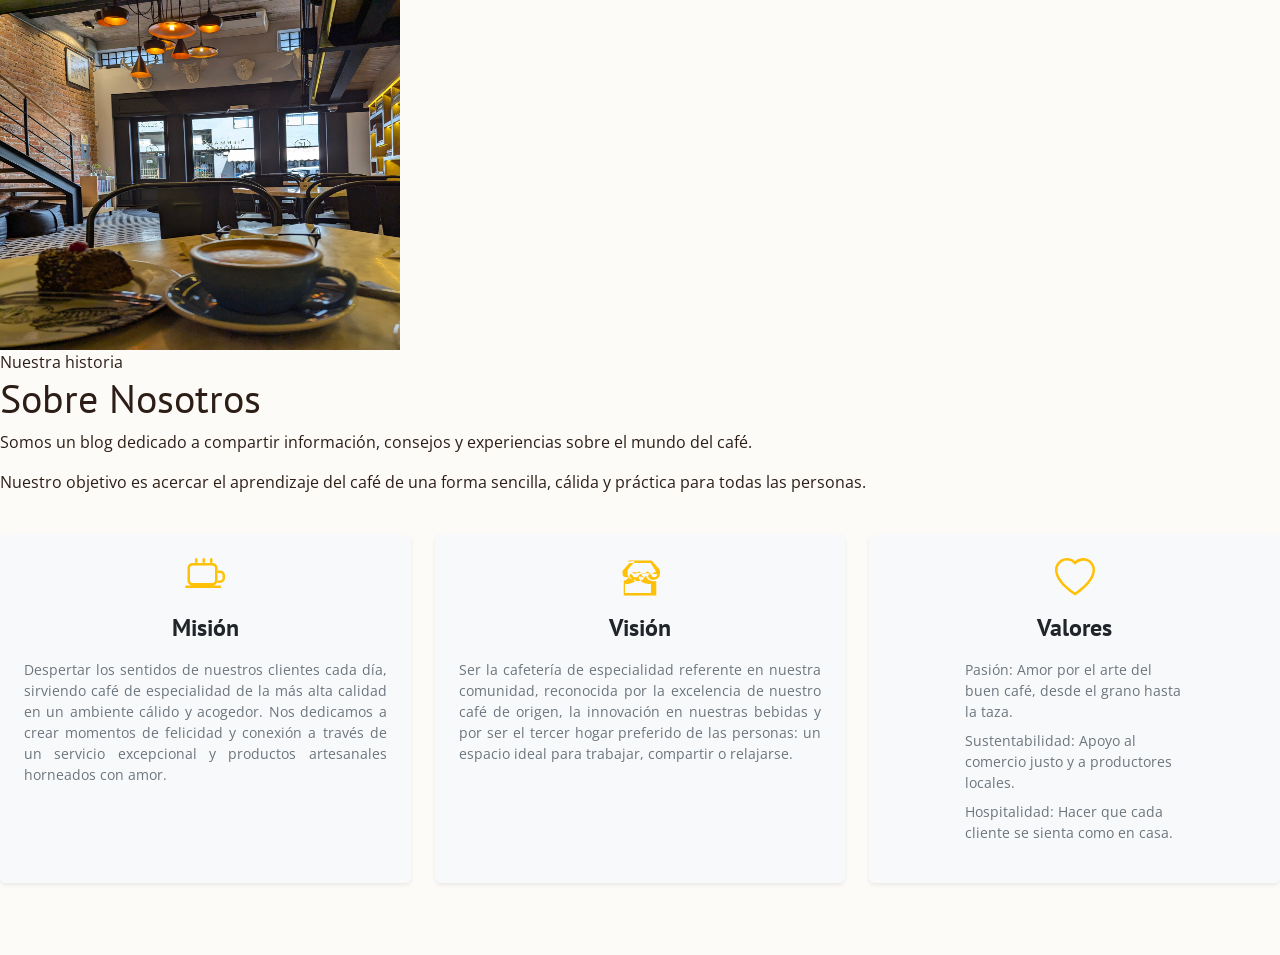
==== commit 93d34d03: "Cambios en el contact.html para incorporar Navbar y Rejilla" ====
--- a/about.html
+++ b/about.html
@@ -8,41 +8,34 @@
   <!-- Tarea 1: Instalar bootstrap con un enlace CDN (CSS) -->
   <!-- Esto enlaza la hoja de estilos de Bootstrap a nuestra página para usar sus clases -->
   <link href="https://cdn.jsdelivr.net/npm/bootstrap@5.3.2/dist/css/bootstrap.min.css" rel="stylesheet">
-  <link href="about.css" rel="stylesheet" type="text/css" />
+  <link href="style.css" rel="stylesheet" type="text/css" />
 </head>
 
 <body>
 <!-- PERSONA 1: ABOUT PRINCIPAL -->
-<!-- PERSONA 1: ABOUT PRINCIPAL -->
-<section class="about py-5">
-  <div class="container">
-    <div class="row align-items-center g-4">
+<section class="about">
+  <div class="about__contenedor">
 
-      <div class="col-md-6 text-center">
-        <img 
-          src="img/cafe.jpg" 
-          alt="Taza de café sobre una mesa" 
-          class="img-fluid about__imagen"
-        >
-      </div>
+    <div class="about__imagen">
+      <img src="img/cafe.jpg" alt="Taza de café sobre una mesa" width="400" height="350">
+    </div>
 
-      <div class="col-md-6 text-center about__contenido">
-        <span class="about__etiqueta">Nuestra historia</span>
+    <div class="about__contenido">
+      <span class="about__etiqueta">Nuestra historia</span>
 
-        <h1 class="mt-3 mb-4">Sobre Nosotros</h1>
+      <h1>Sobre Nosotros</h1>
 
-        <p>
-          Somos un blog dedicado a compartir información, consejos y experiencias
-          sobre el mundo del café.
-        </p>
+      <p>
+        Somos un blog dedicado a compartir información, consejos y experiencias
+        sobre el mundo del café.
+      </p>
 
-        <p>
-          Nuestro objetivo es acercar el aprendizaje del café de una forma sencilla,
-          cálida y práctica para todas las personas.
-        </p>
-      </div>
+      <p>
+        Nuestro objetivo es acercar el aprendizaje del café de una forma sencilla,
+        cálida y práctica para todas las personas.
+      </p>
+    </div>
 
-    </div>
   </div>
 </section>
 
@@ -51,51 +44,53 @@
   <div class="row g-4">
     
     <div class="col-md-4">
-      <div class="card h-100 border-0 shadow-sm" style="background-color: #F7F1DE;">
+      <div class="card h-100 border-0 shadow-sm bg-light">
         <div class="card-body text-center p-4">
-          <div class="mb-3" style="color: #9D6638;">
+          <div class="text-warning mb-3">
             <svg xmlns="http://www.w3.org/2000/svg" width="40" height="40" fill="currentColor" class="bi bi-cup-hot" viewBox="0 0 16 16">
               <path d="M.5 11a.5.5 0 0 0 0 1h13.5a.5.5 0 0 0 0-1H.5zM11 2H3c-1.105 0-2 .895-2 2v5c0 1.105.895 2 2 2h8c1.105 0 2-.895 2-2V4c0-1.105-.895-2-2-2zm1 7c0 .552-.448 1-1 1H3c-.552 0-1-.448-1-1V4c0-.552.448-1 1-1h8c.552 0 1 .448 1 1v5z"/>
               <path d="M13 5h1a2 2 0 0 1 2 2v1a2 2 0 0 1-2 2h-1V5zm1 4a1 1 0 0 0 1-1V7a1 1 0 0 0-1-1h-1v3h1zM4.5 0a.5.5 0 0 1 .5.5v1a.5.5 0 0 1-1 0v-1a.5.5 0 0 1 .5-.5zm3 0a.5.5 0 0 1 .5.5v1a.5.5 0 0 1-1 0v-1a.5.5 0 0 1 .5-.5zm3 0a.5.5 0 0 1 .5.5v1a.5.5 0 0 1-1 0v-1a.5.5 0 0 1 .5-.5z"/>
             </svg>
           </div>
-          <h3 class="h4 card-title fw-bold mb-3" style="color: #4E220F;">Misión</h3>
+          <h3 class="h4 card-title fw-bold text-dark mb-3">Misión</h3>
           <p class="card-text text-secondary small" style="text-align: justify;">
-            Despertar los sentidos de nuestros clientes cada día, sirviendo café de especialidad de la más alta calidad en un ambiente cálido y acogedor. Nos dedicamos a crear momentos de felicidad y conexión a través de un servicio excepcional y productos artesanales horneados con amor.
+            Despertar los sentidos de nuestros clientes cada día, sirviendo café de especialidad de la más alta calidad en un ambiente cálido 
+            y acogedor. Nos dedicamos a crear momentos de felicidad y conexión a través de un servicio excepcional y productos artesanales horneados con amor.
           </p>
         </div>
       </div>
     </div>
 
     <div class="col-md-4">
-      <div class="card h-100 border-0 shadow-sm" style="background-color: #F7F1DE;">
+      <div class="card h-100 border-0 shadow-sm bg-light">
         <div class="card-body text-center p-4">
-          <div class="mb-3" style="color: #9D6638;">
+          <div class="text-warning mb-3">
             <svg xmlns="http://www.w3.org/2000/svg" width="40" height="40" fill="currentColor" class="bi bi-shop" viewBox="0 0 16 16">
               <path d="M2.97 1.35A1 1 0 0 1 3.73 1h8.54a1 1 0 0 1 .76.35l2.609 3.044A1.5 1.5 0 0 1 16 5.37v.855a2.5 2.5 0 0 1-2.5 2.5h-.033a2.5 2.5 0 0 1-2.316-1.573 2.5 2.5 0 0 1-3.3 0 2.5 2.5 0 0 1-2.317 1.573H5.5A2.5 2.5 0 0 1 3 6.225v-.855a1.5 1.5 0 0 1 .361-.976l2.61-3.045zm1.78 4.275a1.5 1.5 0 0 0 2.5 0 .5.5 0 0 1 .8 0 1.5 1.5 0 0 0 2.5 0 .5.5 0 0 1 .8 0 1.5 1.5 0 0 0 2.5 0 .5.5 0 0 1 .4.225V5.37a.5.5 0 0 0-.12-.325L12.23 2H3.77L1.12 5.045A.5.5 0 0 0 1 5.37v.855a1.5 1.5 0 0 0 1.5 1.5h.033a1.5 1.5 0 0 0 1.39-1.047.5.5 0 0 1 .933 0A1.5 1.5 0 0 0 6.25 7.75h.033a1.5 1.5 0 0 0 1.39-1.046.5.5 0 0 1 .934 0c.23.614.811 1.046 1.483 1.046h.033a1.5 1.5 0 0 0 1.39-1.046.5.5 0 0 1 .934 0A1.5 1.5 0 0 0 13.5 7.75h.033a1.5 1.5 0 0 0 1.39-1.046.5.5 0 0 1 .077-.229zM1.5 9.172V15h13V9.172a3.5 3.5 0 0 1-1 .122h-.033a3.5 3.5 0 0 1-3.245-2.296 3.5 3.5 0 0 1-3.244 2.296h-.033A3.5 3.5 0 0 1 3.75 7a3.5 3.5 0 0 1-3.245 2.296h-.033a3.5 3.5 0 0 1-1-.122zM2 14v-3.748a4.5 4.5 0 0 0 1 .123h.033a4.5 4.5 0 0 0 4.162-2.95 4.5 4.5 0 0 0 4.162 2.95h.033a4.5 4.5 0 0 0 1-.123V14H2z"/>
             </svg>
           </div>
-          <h3 class="h4 card-title fw-bold mb-3" style="color: #4E220F;">Visión</h3>
+          <h3 class="h4 card-title fw-bold text-dark mb-3">Visión</h3>
           <p class="card-text text-secondary small" style="text-align: justify;">
-            Ser la cafetería de especialidad referente en nuestra comunidad, reconocida por la excelencia de nuestro café de origen, la innovación en nuestras bebidas y por ser el tercer hogar preferido de las personas: un espacio ideal para trabajar, compartir o relajarse.
+            Ser la cafetería de especialidad referente en nuestra comunidad, reconocida por la excelencia de nuestro café de origen, 
+            la innovación en nuestras bebidas y por ser el tercer hogar preferido de las personas: un espacio ideal para trabajar, compartir o relajarse.
           </p>
         </div>
       </div>
     </div>
 
     <div class="col-md-4">
-      <div class="card h-100 border-0 shadow-sm" style="background-color: #F7F1DE;">
+      <div class="card h-100 border-0 shadow-sm bg-light">
         <div class="card-body text-center p-4">
-          <div class="mb-3" style="color: #9D6638;">
+          <div class="text-warning mb-3">
             <svg xmlns="http://www.w3.org/2000/svg" width="40" height="40" fill="currentColor" class="bi bi-heart" viewBox="0 0 16 16">
               <path d="m8 2.748-.717-.737C5.6.281 2.514.878 1.4 3.053c-.523 1.023-.641 2.5.314 4.385.92 1.815 2.834 3.989 6.286 6.357 3.452-2.368 5.365-4.542 6.286-6.357.955-1.886.838-3.362.314-4.385C13.486.878 10.4.28 8 2.748zM8 15C-7.333 4.868 3.279-3.04 7.824 1.143c.06.055.119.112.176.171a3.12 3.12 0 0 1 .176-.17C12.72-3.042 23.333 4.867 8 15z"/>
             </svg>
           </div>
-          <h3 class="h4 card-title fw-bold mb-3" style="color: #4E220F;">Valores</h3>
+          <h3 class="h4 card-title fw-bold text-dark mb-3">Valores</h3>
           <ul class="list-unstyled text-secondary small text-start mx-auto" style="max-width: 220px;">
-            <li class="mb-2"><span class="fw-bold" style="color: #B0BA99;"></span> Pasión: Amor por el arte del buen café, desde el grano hasta la taza.</li>
-            <li class="mb-2"><span class="fw-bold" style="color: #B0BA99;"></span> Sustentabilidad: Apoyo al comercio justo y a productores locales.</li>
-            <li class="mb-2"><span class="fw-bold" style="color: #B0BA99;"></span> Hospitalidad: Hacer que cada cliente se sienta como en casa.</li>
+            <li class="mb-2"><span class="text-warning fw-bold"></span> Pasión: Amor por el arte del buen café, desde el grano hasta la taza.</li>
+            <li class="mb-2"><span class="text-warning fw-bold"></span> Sustentabilidad: Apoyo al comercio justo y a productores locales.</li>
+            <li class="mb-2"><span class="text-warning fw-bold"></span> Hospitalidad: Hacer que cada cliente se sienta como en casa.</li>
           </ul>
         </div>
       </div>
--- a/style.css
+++ b/style.css
@@ -0,0 +1,208 @@
+/* Tareas 2 y 3: Usar 5 colores o menos para tu sitio web */
+/* Estilos personalizados para complementar la paleta de 5 colores de Bootstrap */
+@import url('https://fonts.googleapis.com/css2?family=Open+Sans:ital,wght@0,300..800;1,300..800&display=swap');
+@import url('https://fonts.googleapis.com/css2?family=PT+Sans:ital,wght@0,400;0,700;1,400;1,700&display=swap');
+
+:root {
+    /* Paleta Premium "Café" (5 colores) */
+    --bg-main: #fdfbf7;        /* Beige Claro */
+    --bg-surface: #fffaf0;     /* Crema */
+    --text-main: #2c1e16;      /* Espresso (Texto Oscuro) */
+    --accent-primary: #784d3c; /* Marrón Café */
+    --accent-glow: #c68e58;    /* Caramelo */
+
+    --fuenteHeading: 'PT Sans', sans-serif;
+    --fuenteParrafos: 'Open Sans', sans-serif;
+}
+
+html, body {
+    height: 100%;
+    width: 100%;
+    font-family: var(--fuenteParrafos);
+    background-color: var(--bg-main);
+    color: var(--text-main);
+    overflow-x: hidden;
+}
+
+h1, h2, h3, h4, h5, h6, .navbar-brand {
+    font-family: var(--fuenteHeading);
+}
+
+/* Custom Scrollbar */
+::-webkit-scrollbar {
+    width: 10px;
+}
+::-webkit-scrollbar-track {
+    background: var(--bg-main);
+}
+::-webkit-scrollbar-thumb {
+    background: var(--accent-glow);
+    border-radius: 5px;
+}
+::-webkit-scrollbar-thumb:hover {
+    background: var(--accent-primary);
+}
+
+/* Premium Navbar (Modo Claro) */
+.navbar-custom {
+    background-color: rgba(253, 251, 247, 0.9) !important;
+    backdrop-filter: blur(10px);
+    border-bottom: 1px solid rgba(120, 77, 60, 0.2);
+    box-shadow: 0 4px 15px rgba(44, 30, 22, 0.05);
+}
+.navbar-brand {
+    font-weight: 700;
+    font-size: 2rem;
+    color: var(--text-main) !important;
+    transition: transform 0.3s ease;
+}
+.navbar-brand span {
+    font-weight: 400;
+    color: var(--accent-primary);
+}
+.navbar-brand:hover {
+    transform: scale(1.05);
+}
+.navbar-toggler {
+    filter: invert(1); /* Hack para hacer el icono oscuro en un navbar-dark que ahora es claro */
+}
+.nav-link {
+    font-weight: 600;
+    color: rgba(44, 30, 22, 0.7) !important;
+    transition: color 0.3s ease, transform 0.3s ease;
+    position: relative;
+    font-size: 1.1rem;
+}
+.nav-link:hover, .nav-link.active {
+    color: var(--accent-primary) !important;
+    transform: translateY(-2px);
+}
+.nav-link::after {
+    content: '';
+    position: absolute;
+    width: 0;
+    height: 2px;
+    bottom: 0;
+    left: 0;
+    background-color: var(--accent-primary);
+    transition: width 0.3s ease;
+    border-radius: 2px;
+}
+.nav-link:hover::after, .nav-link.active::after {
+    width: 100%;
+}
+
+/* Premium Cards (Glassmorphism Modo Claro) */
+.glass-card {
+    background: rgba(255, 250, 240, 0.8);
+    backdrop-filter: blur(12px);
+    border: 1px solid rgba(120, 77, 60, 0.1);
+    border-radius: 16px;
+    box-shadow: 0 10px 30px -10px rgba(44, 30, 22, 0.15);
+    transition: transform 0.4s cubic-bezier(0.175, 0.885, 0.32, 1.275), box-shadow 0.4s ease;
+}
+.glass-card:hover {
+    transform: translateY(-5px);
+    box-shadow: 0 20px 40px -15px rgba(120, 77, 60, 0.25);
+    border: 1px solid rgba(198, 142, 88, 0.4);
+}
+
+/* Side Columns */
+.side-panel {
+    background: var(--bg-surface);
+    border-radius: 12px;
+    border: 1px solid rgba(120, 77, 60, 0.1);
+    box-shadow: 0 5px 15px rgba(44, 30, 22, 0.05);
+    min-height: 250px;
+}
+
+/* Buttons */
+.btn-custom {
+    background: linear-gradient(135deg, var(--accent-primary), var(--accent-glow));
+    color: white;
+    font-weight: 700;
+    font-family: var(--fuenteHeading);
+    border: none;
+    border-radius: 8px;
+    padding: 10px 24px;
+    transition: all 0.3s ease;
+    box-shadow: 0 4px 15px rgba(120, 77, 60, 0.3);
+}
+.btn-custom:hover {
+    transform: translateY(-2px) scale(1.02);
+    box-shadow: 0 8px 25px rgba(120, 77, 60, 0.5);
+    color: white;
+}
+.btn-outline-custom {
+    background: transparent;
+    border: 2px solid var(--accent-primary);
+    color: var(--accent-primary);
+    font-weight: 700;
+    font-family: var(--fuenteHeading);
+    border-radius: 8px;
+    transition: all 0.3s ease;
+}
+.btn-outline-custom:hover {
+    background: var(--accent-primary);
+    color: white;
+    box-shadow: 0 4px 15px rgba(120, 77, 60, 0.3);
+}
+
+/* Forms */
+.form-control {
+    background-color: rgba(255, 255, 255, 0.8);
+    border: 1px solid rgba(120, 77, 60, 0.2);
+    color: var(--text-main);
+    border-radius: 8px;
+    padding: 12px;
+}
+.form-control:focus {
+    background-color: rgba(255, 255, 255, 1);
+    color: var(--text-main);
+    border-color: var(--accent-primary);
+    box-shadow: 0 0 0 0.25rem rgba(120, 77, 60, 0.25);
+}
+.form-control::placeholder {
+    color: rgba(44, 30, 22, 0.4);
+}
+
+/* Footer */
+.footer-custom {
+    background-color: var(--text-main);
+    color: var(--bg-main);
+    border-top: 5px solid var(--accent-primary);
+}
+.footer-custom .custom-link {
+    color: var(--accent-glow);
+}
+.footer-custom .custom-link:hover {
+    color: var(--bg-main);
+}
+
+/* Links */
+a.custom-link {
+    color: var(--accent-primary);
+    text-decoration: none;
+    font-weight: 600;
+    transition: color 0.3s ease;
+}
+a.custom-link:hover {
+    color: var(--accent-glow);
+}
+
+/* Animations */
+@keyframes fadeInUp {
+    from { opacity: 0; transform: translateY(20px); }
+    to { opacity: 1; transform: translateY(0); }
+}
+.animate-fade-in {
+    animation: fadeInUp 0.8s cubic-bezier(0.16, 1, 0.3, 1) forwards;
+}
+
+/* Estilos de imagenes blog */
+.entrada__imagen img {
+    width: 100%;
+    border-radius: 10px;
+    margin-bottom: 15px;
+    box-shadow: 0 4px 10px rgba(0,0,0,0.1);
+}
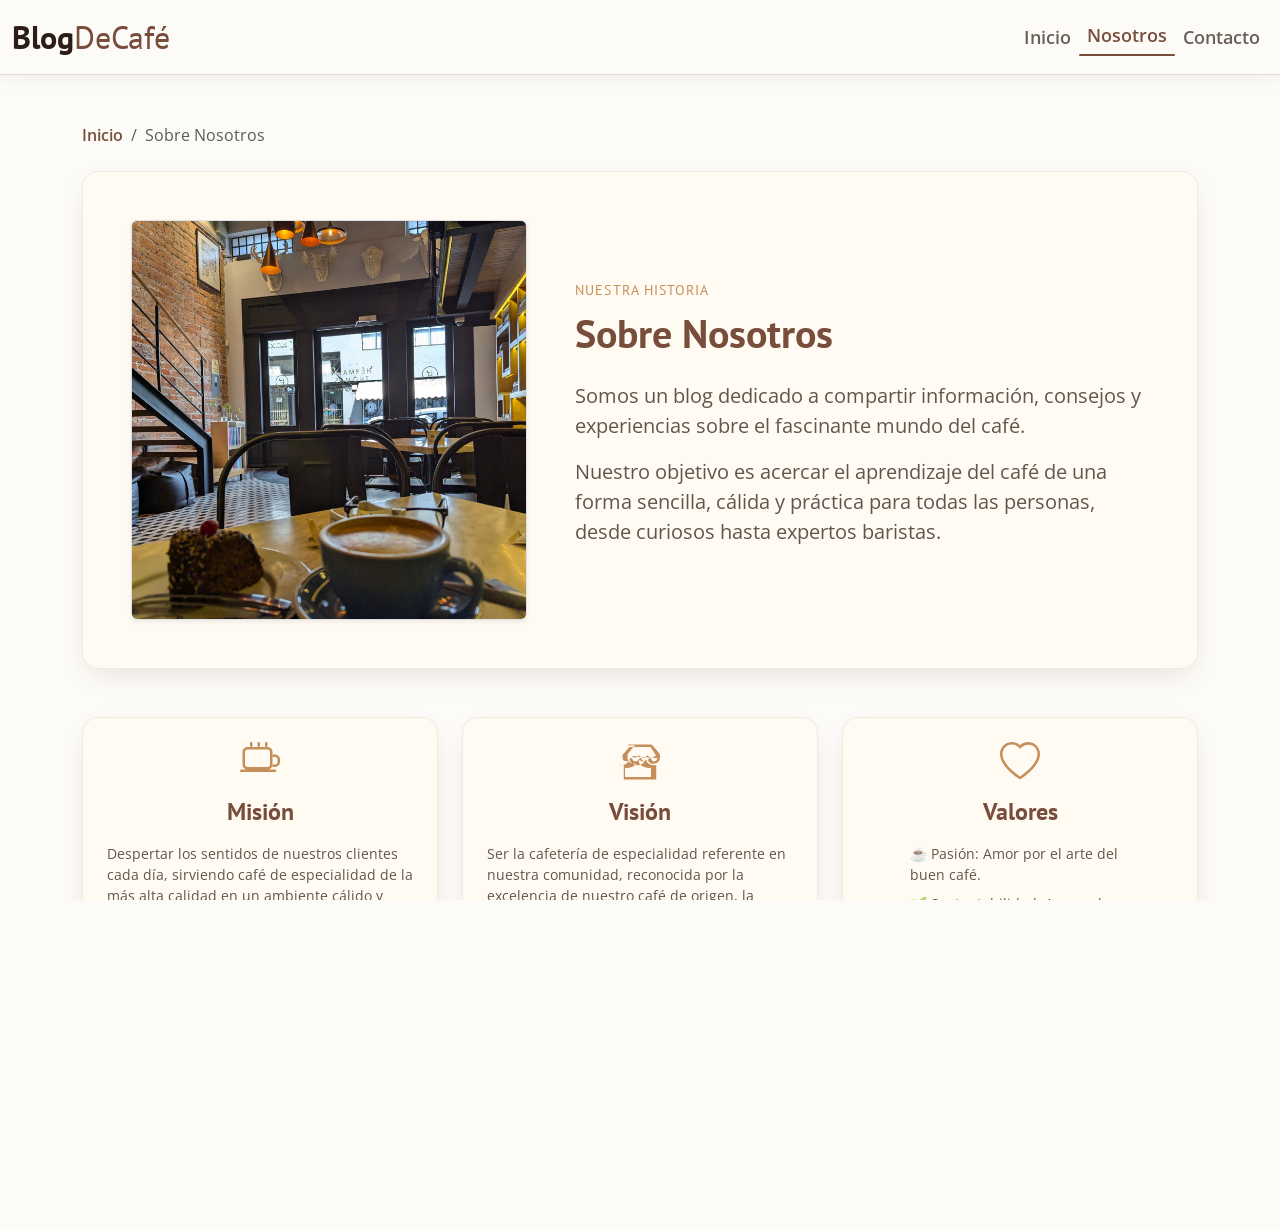
==== commit 36aa8f4d: "feat: refactorizar about.html para aplicar estilos glass-card" ====
--- a/about.html
+++ b/about.html
@@ -4,103 +4,132 @@
 <head>
   <meta charset="UTF-8">
   <meta name="viewport" content="width=device-width, initial-scale=1.0">
-  <title>About</title>
+  <title>BlogDeCafé - Sobre Nosotros</title>
   <!-- Tarea 1: Instalar bootstrap con un enlace CDN (CSS) -->
-  <!-- Esto enlaza la hoja de estilos de Bootstrap a nuestra página para usar sus clases -->
   <link href="https://cdn.jsdelivr.net/npm/bootstrap@5.3.2/dist/css/bootstrap.min.css" rel="stylesheet">
   <link href="style.css" rel="stylesheet" type="text/css" />
 </head>
 
-<body>
-<!-- PERSONA 1: ABOUT PRINCIPAL -->
-<section class="about">
-  <div class="about__contenedor">
+<body class="d-flex flex-column min-vh-100">
+  
+  <nav class="navbar navbar-expand-lg navbar-light navbar-custom sticky-top">
+    <div class="container-fluid">
+      <a class="navbar-brand" href="index.html">Blog<span>DeCafé</span></a>
+      <button class="navbar-toggler border-0" type="button" data-bs-toggle="collapse" data-bs-target="#navbarNav"
+        aria-controls="navbarNav" aria-expanded="false" aria-label="Toggle navigation">
+        <span class="navbar-toggler-icon"></span>
+      </button>
+      <div class="collapse navbar-collapse" id="navbarNav">
+        <ul class="navbar-nav ms-auto">
+          <li class="nav-item"><a class="nav-link" href="index.html">Inicio</a></li>
+          <li class="nav-item"><a class="nav-link active" aria-current="page" href="about.html">Nosotros</a></li>
+          <li class="nav-item"><a class="nav-link" href="contact.html">Contacto</a></li>
+        </ul>
+      </div>
+    </div>
+  </nav>
 
-    <div class="about__imagen">
-      <img src="img/cafe.jpg" alt="Taza de café sobre una mesa" width="400" height="350">
-    </div>
+  <main class="container flex-grow-1 my-5 animate-fade-in">
 
-    <div class="about__contenido">
-      <span class="about__etiqueta">Nuestra historia</span>
+    <!-- Migas de pan -->
+    <nav aria-label="breadcrumb" class="mb-4">
+      <ol class="breadcrumb">
+        <li class="breadcrumb-item"><a href="index.html" class="custom-link text-decoration-none">Inicio</a></li>
+        <li class="breadcrumb-item active" aria-current="page">Sobre Nosotros</li>
+      </ol>
+    </nav>
 
-      <h1>Sobre Nosotros</h1>
+    <!-- PERSONA 1: ABOUT PRINCIPAL -->
+    <section class="glass-card p-4 p-md-5 mb-5">
+      <div class="row align-items-center g-5">
+        <div class="col-md-5 text-center">
+          <img src="img/cafe.jpg" alt="Taza de café sobre una mesa" class="img-fluid rounded shadow-sm border object-fit-cover w-100" style="max-height: 400px;">
+        </div>
 
-      <p>
-        Somos un blog dedicado a compartir información, consejos y experiencias
-        sobre el mundo del café.
-      </p>
-
-      <p>
-        Nuestro objetivo es acercar el aprendizaje del café de una forma sencilla,
-        cálida y práctica para todas las personas.
-      </p>
-    </div>
-
-  </div>
-</section>
-
-  <!-- PERSONA 2: MISIÓN, VISIÓN Y VALORES -->
-<section class="valores mb-5 py-4">
-  <div class="row g-4">
-    
-    <div class="col-md-4">
-      <div class="card h-100 border-0 shadow-sm bg-light">
-        <div class="card-body text-center p-4">
-          <div class="text-warning mb-3">
-            <svg xmlns="http://www.w3.org/2000/svg" width="40" height="40" fill="currentColor" class="bi bi-cup-hot" viewBox="0 0 16 16">
-              <path d="M.5 11a.5.5 0 0 0 0 1h13.5a.5.5 0 0 0 0-1H.5zM11 2H3c-1.105 0-2 .895-2 2v5c0 1.105.895 2 2 2h8c1.105 0 2-.895 2-2V4c0-1.105-.895-2-2-2zm1 7c0 .552-.448 1-1 1H3c-.552 0-1-.448-1-1V4c0-.552.448-1 1-1h8c.552 0 1 .448 1 1v5z"/>
-              <path d="M13 5h1a2 2 0 0 1 2 2v1a2 2 0 0 1-2 2h-1V5zm1 4a1 1 0 0 0 1-1V7a1 1 0 0 0-1-1h-1v3h1zM4.5 0a.5.5 0 0 1 .5.5v1a.5.5 0 0 1-1 0v-1a.5.5 0 0 1 .5-.5zm3 0a.5.5 0 0 1 .5.5v1a.5.5 0 0 1-1 0v-1a.5.5 0 0 1 .5-.5zm3 0a.5.5 0 0 1 .5.5v1a.5.5 0 0 1-1 0v-1a.5.5 0 0 1 .5-.5z"/>
-            </svg>
-          </div>
-          <h3 class="h4 card-title fw-bold text-dark mb-3">Misión</h3>
-          <p class="card-text text-secondary small" style="text-align: justify;">
-            Despertar los sentidos de nuestros clientes cada día, sirviendo café de especialidad de la más alta calidad en un ambiente cálido 
-            y acogedor. Nos dedicamos a crear momentos de felicidad y conexión a través de un servicio excepcional y productos artesanales horneados con amor.
+        <div class="col-md-7 text-center text-md-start">
+          <span class="d-inline-block mb-2"
+            style="font-family: var(--fuenteHeading); color: var(--accent-glow); letter-spacing:.08em; text-transform:uppercase; font-size:.85rem;">
+            Nuestra Historia
+          </span>
+          <h1 class="fw-bold mb-4" style="color: var(--accent-primary);">Sobre Nosotros</h1>
+          <p class="fs-5 opacity-75">
+            Somos un blog dedicado a compartir información, consejos y experiencias
+            sobre el fascinante mundo del café.
+          </p>
+          <p class="fs-5 opacity-75">
+            Nuestro objetivo es acercar el aprendizaje del café de una forma sencilla,
+            cálida y práctica para todas las personas, desde curiosos hasta expertos baristas.
           </p>
         </div>
       </div>
+    </section>
+
+    <!-- PERSONA 2: MISIÓN, VISIÓN Y VALORES -->
+    <section class="mb-5">
+      <div class="row g-4">
+        
+        <div class="col-md-4">
+          <div class="glass-card h-100 p-4 text-center">
+            <div class="mb-3" style="color: var(--accent-glow);">
+              <svg xmlns="http://www.w3.org/2000/svg" width="40" height="40" fill="currentColor" class="bi bi-cup-hot" viewBox="0 0 16 16">
+                <path d="M.5 11a.5.5 0 0 0 0 1h13.5a.5.5 0 0 0 0-1H.5zM11 2H3c-1.105 0-2 .895-2 2v5c0 1.105.895 2 2 2h8c1.105 0 2-.895 2-2V4c0-1.105-.895-2-2-2zm1 7c0 .552-.448 1-1 1H3c-.552 0-1-.448-1-1V4c0-.552.448-1 1-1h8c.552 0 1 .448 1 1v5z"/>
+                <path d="M13 5h1a2 2 0 0 1 2 2v1a2 2 0 0 1-2 2h-1V5zm1 4a1 1 0 0 0 1-1V7a1 1 0 0 0-1-1h-1v3h1zM4.5 0a.5.5 0 0 1 .5.5v1a.5.5 0 0 1-1 0v-1a.5.5 0 0 1 .5-.5zm3 0a.5.5 0 0 1 .5.5v1a.5.5 0 0 1-1 0v-1a.5.5 0 0 1 .5-.5zm3 0a.5.5 0 0 1 .5.5v1a.5.5 0 0 1-1 0v-1a.5.5 0 0 1 .5-.5z"/>
+              </svg>
+            </div>
+            <h3 class="h4 fw-bold mb-3" style="color: var(--accent-primary);">Misión</h3>
+            <p class="opacity-75 small text-start">
+              Despertar los sentidos de nuestros clientes cada día, sirviendo café de especialidad de la más alta calidad en un ambiente cálido 
+              y acogedor. Nos dedicamos a crear momentos de felicidad y conexión a través de un servicio excepcional y productos artesanales horneados con amor.
+            </p>
+          </div>
+        </div>
+
+        <div class="col-md-4">
+          <div class="glass-card h-100 p-4 text-center">
+            <div class="mb-3" style="color: var(--accent-glow);">
+              <svg xmlns="http://www.w3.org/2000/svg" width="40" height="40" fill="currentColor" class="bi bi-shop" viewBox="0 0 16 16">
+                <path d="M2.97 1.35A1 1 0 0 1 3.73 1h8.54a1 1 0 0 1 .76.35l2.609 3.044A1.5 1.5 0 0 1 16 5.37v.855a2.5 2.5 0 0 1-2.5 2.5h-.033a2.5 2.5 0 0 1-2.316-1.573 2.5 2.5 0 0 1-3.3 0 2.5 2.5 0 0 1-2.317 1.573H5.5A2.5 2.5 0 0 1 3 6.225v-.855a1.5 1.5 0 0 1 .361-.976l2.61-3.045zm1.78 4.275a1.5 1.5 0 0 0 2.5 0 .5.5 0 0 1 .8 0 1.5 1.5 0 0 0 2.5 0 .5.5 0 0 1 .8 0 1.5 1.5 0 0 0 2.5 0 .5.5 0 0 1 .4.225V5.37a.5.5 0 0 0-.12-.325L12.23 2H3.77L1.12 5.045A.5.5 0 0 0 1 5.37v.855a1.5 1.5 0 0 0 1.5 1.5h.033a1.5 1.5 0 0 0 1.39-1.047.5.5 0 0 1 .933 0A1.5 1.5 0 0 0 6.25 7.75h.033a1.5 1.5 0 0 0 1.39-1.046.5.5 0 0 1 .934 0c.23.614.811 1.046 1.483 1.046h.033a1.5 1.5 0 0 0 1.39-1.046.5.5 0 0 1 .934 0A1.5 1.5 0 0 0 13.5 7.75h.033a1.5 1.5 0 0 0 1.39-1.046.5.5 0 0 1 .077-.229zM1.5 9.172V15h13V9.172a3.5 3.5 0 0 1-1 .122h-.033a3.5 3.5 0 0 1-3.245-2.296 3.5 3.5 0 0 1-3.244 2.296h-.033A3.5 3.5 0 0 1 3.75 7a3.5 3.5 0 0 1-3.245 2.296h-.033a3.5 3.5 0 0 1-1-.122zM2 14v-3.748a4.5 4.5 0 0 0 1 .123h.033a4.5 4.5 0 0 0 4.162-2.95 4.5 4.5 0 0 0 4.162 2.95h.033a4.5 4.5 0 0 0 1-.123V14H2z"/>
+              </svg>
+            </div>
+            <h3 class="h4 fw-bold mb-3" style="color: var(--accent-primary);">Visión</h3>
+            <p class="opacity-75 small text-start">
+              Ser la cafetería de especialidad referente en nuestra comunidad, reconocida por la excelencia de nuestro café de origen, 
+              la innovación en nuestras bebidas y por ser el tercer hogar preferido de las personas: un espacio ideal para trabajar, compartir o relajarse.
+            </p>
+          </div>
+        </div>
+
+        <div class="col-md-4">
+          <div class="glass-card h-100 p-4 text-center">
+            <div class="mb-3" style="color: var(--accent-glow);">
+              <svg xmlns="http://www.w3.org/2000/svg" width="40" height="40" fill="currentColor" class="bi bi-heart" viewBox="0 0 16 16">
+                <path d="m8 2.748-.717-.737C5.6.281 2.514.878 1.4 3.053c-.523 1.023-.641 2.5.314 4.385.92 1.815 2.834 3.989 6.286 6.357 3.452-2.368 5.365-4.542 6.286-6.357.955-1.886.838-3.362.314-4.385C13.486.878 10.4.28 8 2.748zM8 15C-7.333 4.868 3.279-3.04 7.824 1.143c.06.055.119.112.176.171a3.12 3.12 0 0 1 .176-.17C12.72-3.042 23.333 4.867 8 15z"/>
+              </svg>
+            </div>
+            <h3 class="h4 fw-bold mb-3" style="color: var(--accent-primary);">Valores</h3>
+            <ul class="list-unstyled opacity-75 small text-start mx-auto" style="max-width: 220px;">
+              <li class="mb-2"><span class="fw-bold" style="color: var(--accent-glow);">☕</span> Pasión: Amor por el arte del buen café.</li>
+              <li class="mb-2"><span class="fw-bold" style="color: var(--accent-glow);">🌱</span> Sustentabilidad: Apoyo al comercio justo local.</li>
+              <li class="mb-2"><span class="fw-bold" style="color: var(--accent-glow);">🏡</span> Hospitalidad: Hacerte sentir como en casa.</li>
+            </ul>
+          </div>
+        </div>
+
+      </div>
+    </section>
+
+  </main>
+
+  <footer class="footer-custom py-4 mt-auto">
+    <div class="container text-center">
+      <p class="mb-1 opacity-75">BlogDeCafé - Creado por Equipo 1</p>
+      <p class="mb-0 small opacity-50">Contacto: <a href="mailto:contacto@blogdecafe.com"
+          class="custom-link">contacto@blogdecafe.com</a></p>
     </div>
+  </footer>
 
-    <div class="col-md-4">
-      <div class="card h-100 border-0 shadow-sm bg-light">
-        <div class="card-body text-center p-4">
-          <div class="text-warning mb-3">
-            <svg xmlns="http://www.w3.org/2000/svg" width="40" height="40" fill="currentColor" class="bi bi-shop" viewBox="0 0 16 16">
-              <path d="M2.97 1.35A1 1 0 0 1 3.73 1h8.54a1 1 0 0 1 .76.35l2.609 3.044A1.5 1.5 0 0 1 16 5.37v.855a2.5 2.5 0 0 1-2.5 2.5h-.033a2.5 2.5 0 0 1-2.316-1.573 2.5 2.5 0 0 1-3.3 0 2.5 2.5 0 0 1-2.317 1.573H5.5A2.5 2.5 0 0 1 3 6.225v-.855a1.5 1.5 0 0 1 .361-.976l2.61-3.045zm1.78 4.275a1.5 1.5 0 0 0 2.5 0 .5.5 0 0 1 .8 0 1.5 1.5 0 0 0 2.5 0 .5.5 0 0 1 .8 0 1.5 1.5 0 0 0 2.5 0 .5.5 0 0 1 .4.225V5.37a.5.5 0 0 0-.12-.325L12.23 2H3.77L1.12 5.045A.5.5 0 0 0 1 5.37v.855a1.5 1.5 0 0 0 1.5 1.5h.033a1.5 1.5 0 0 0 1.39-1.047.5.5 0 0 1 .933 0A1.5 1.5 0 0 0 6.25 7.75h.033a1.5 1.5 0 0 0 1.39-1.046.5.5 0 0 1 .934 0c.23.614.811 1.046 1.483 1.046h.033a1.5 1.5 0 0 0 1.39-1.046.5.5 0 0 1 .934 0A1.5 1.5 0 0 0 13.5 7.75h.033a1.5 1.5 0 0 0 1.39-1.046.5.5 0 0 1 .077-.229zM1.5 9.172V15h13V9.172a3.5 3.5 0 0 1-1 .122h-.033a3.5 3.5 0 0 1-3.245-2.296 3.5 3.5 0 0 1-3.244 2.296h-.033A3.5 3.5 0 0 1 3.75 7a3.5 3.5 0 0 1-3.245 2.296h-.033a3.5 3.5 0 0 1-1-.122zM2 14v-3.748a4.5 4.5 0 0 0 1 .123h.033a4.5 4.5 0 0 0 4.162-2.95 4.5 4.5 0 0 0 4.162 2.95h.033a4.5 4.5 0 0 0 1-.123V14H2z"/>
-            </svg>
-          </div>
-          <h3 class="h4 card-title fw-bold text-dark mb-3">Visión</h3>
-          <p class="card-text text-secondary small" style="text-align: justify;">
-            Ser la cafetería de especialidad referente en nuestra comunidad, reconocida por la excelencia de nuestro café de origen, 
-            la innovación en nuestras bebidas y por ser el tercer hogar preferido de las personas: un espacio ideal para trabajar, compartir o relajarse.
-          </p>
-        </div>
-      </div>
-    </div>
-
-    <div class="col-md-4">
-      <div class="card h-100 border-0 shadow-sm bg-light">
-        <div class="card-body text-center p-4">
-          <div class="text-warning mb-3">
-            <svg xmlns="http://www.w3.org/2000/svg" width="40" height="40" fill="currentColor" class="bi bi-heart" viewBox="0 0 16 16">
-              <path d="m8 2.748-.717-.737C5.6.281 2.514.878 1.4 3.053c-.523 1.023-.641 2.5.314 4.385.92 1.815 2.834 3.989 6.286 6.357 3.452-2.368 5.365-4.542 6.286-6.357.955-1.886.838-3.362.314-4.385C13.486.878 10.4.28 8 2.748zM8 15C-7.333 4.868 3.279-3.04 7.824 1.143c.06.055.119.112.176.171a3.12 3.12 0 0 1 .176-.17C12.72-3.042 23.333 4.867 8 15z"/>
-            </svg>
-          </div>
-          <h3 class="h4 card-title fw-bold text-dark mb-3">Valores</h3>
-          <ul class="list-unstyled text-secondary small text-start mx-auto" style="max-width: 220px;">
-            <li class="mb-2"><span class="text-warning fw-bold"></span> Pasión: Amor por el arte del buen café, desde el grano hasta la taza.</li>
-            <li class="mb-2"><span class="text-warning fw-bold"></span> Sustentabilidad: Apoyo al comercio justo y a productores locales.</li>
-            <li class="mb-2"><span class="text-warning fw-bold"></span> Hospitalidad: Hacer que cada cliente se sienta como en casa.</li>
-          </ul>
-        </div>
-      </div>
-    </div>
-
-  </div>
-</section>
-
-    <!-- Tarea 1: Instalar bootstrap con un enlace CDN (JS) -->
-  <!-- Este script es necesario para que funcionen los componentes interactivos como el menú -->
   <script src="https://cdn.jsdelivr.net/npm/bootstrap@5.3.2/dist/js/bootstrap.bundle.min.js"></script>
   <script src="script.js"></script>
-</body>+</body>
+
+</html>
